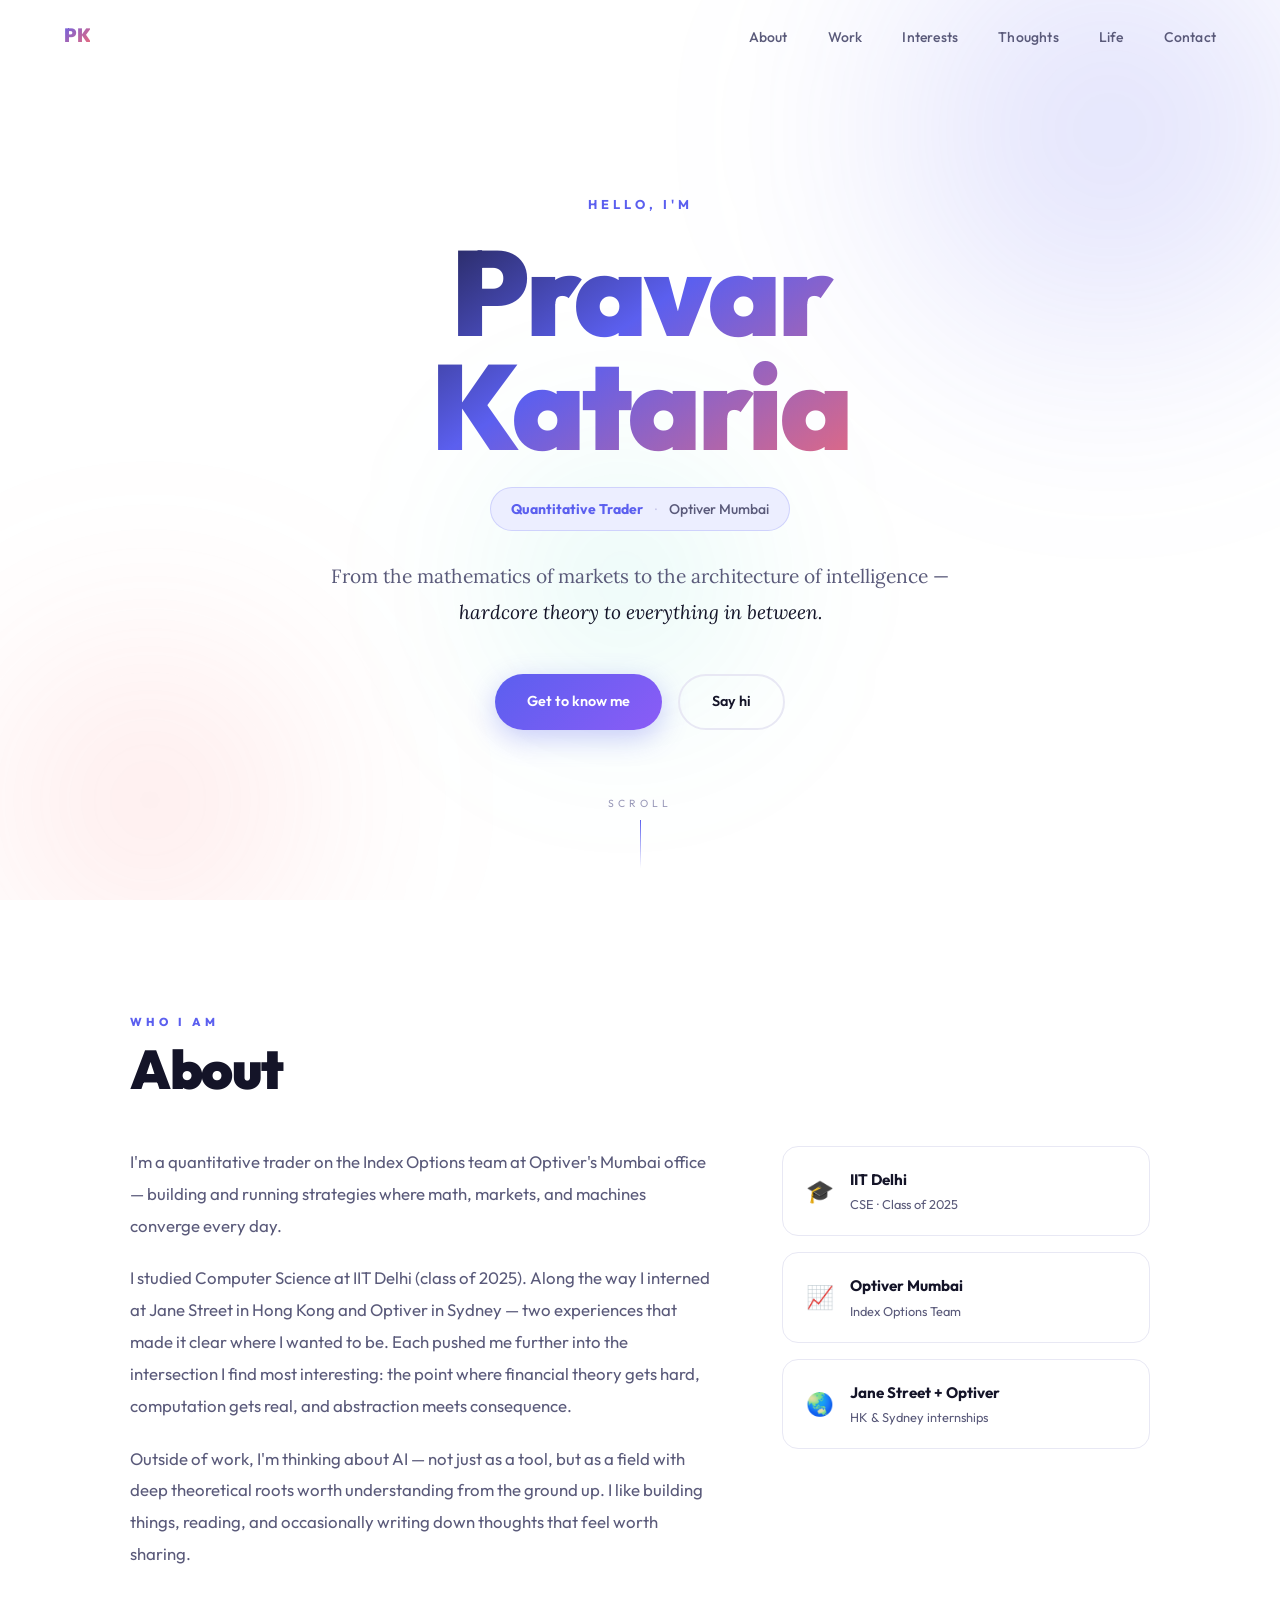
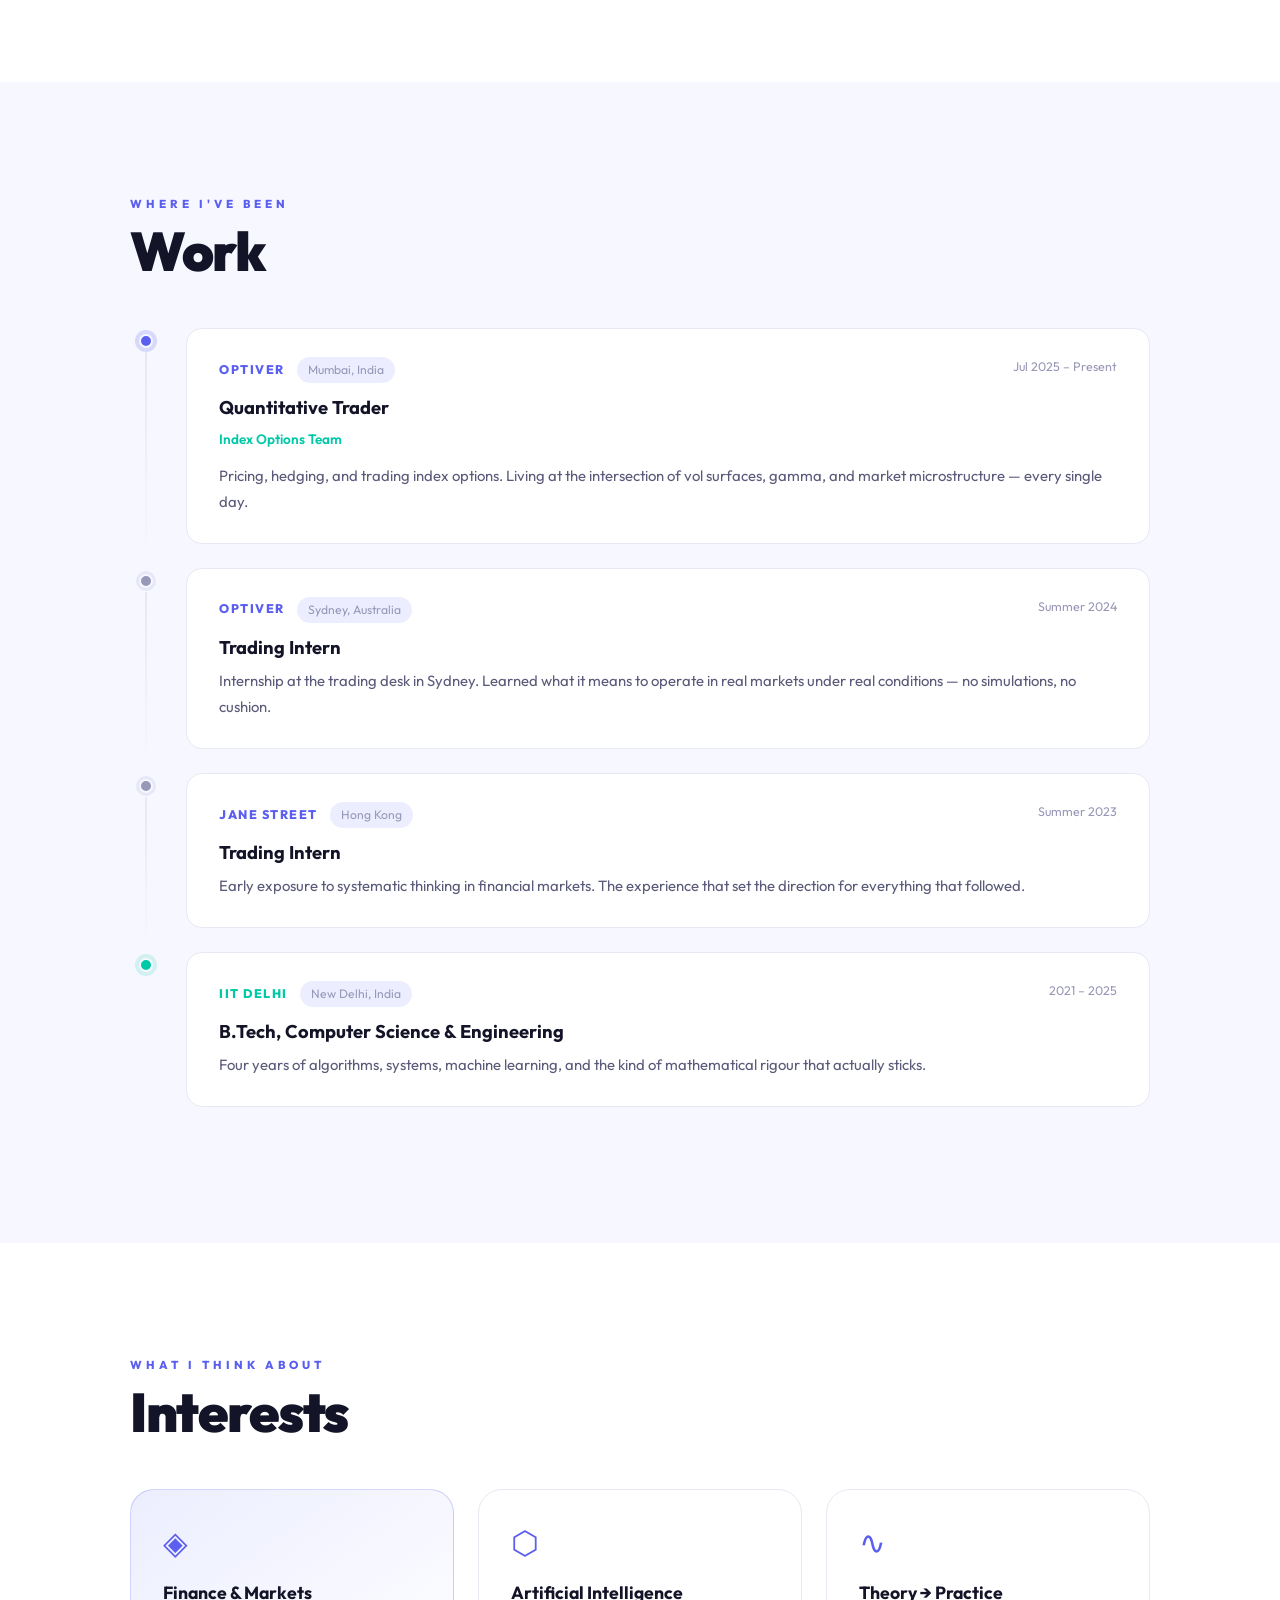
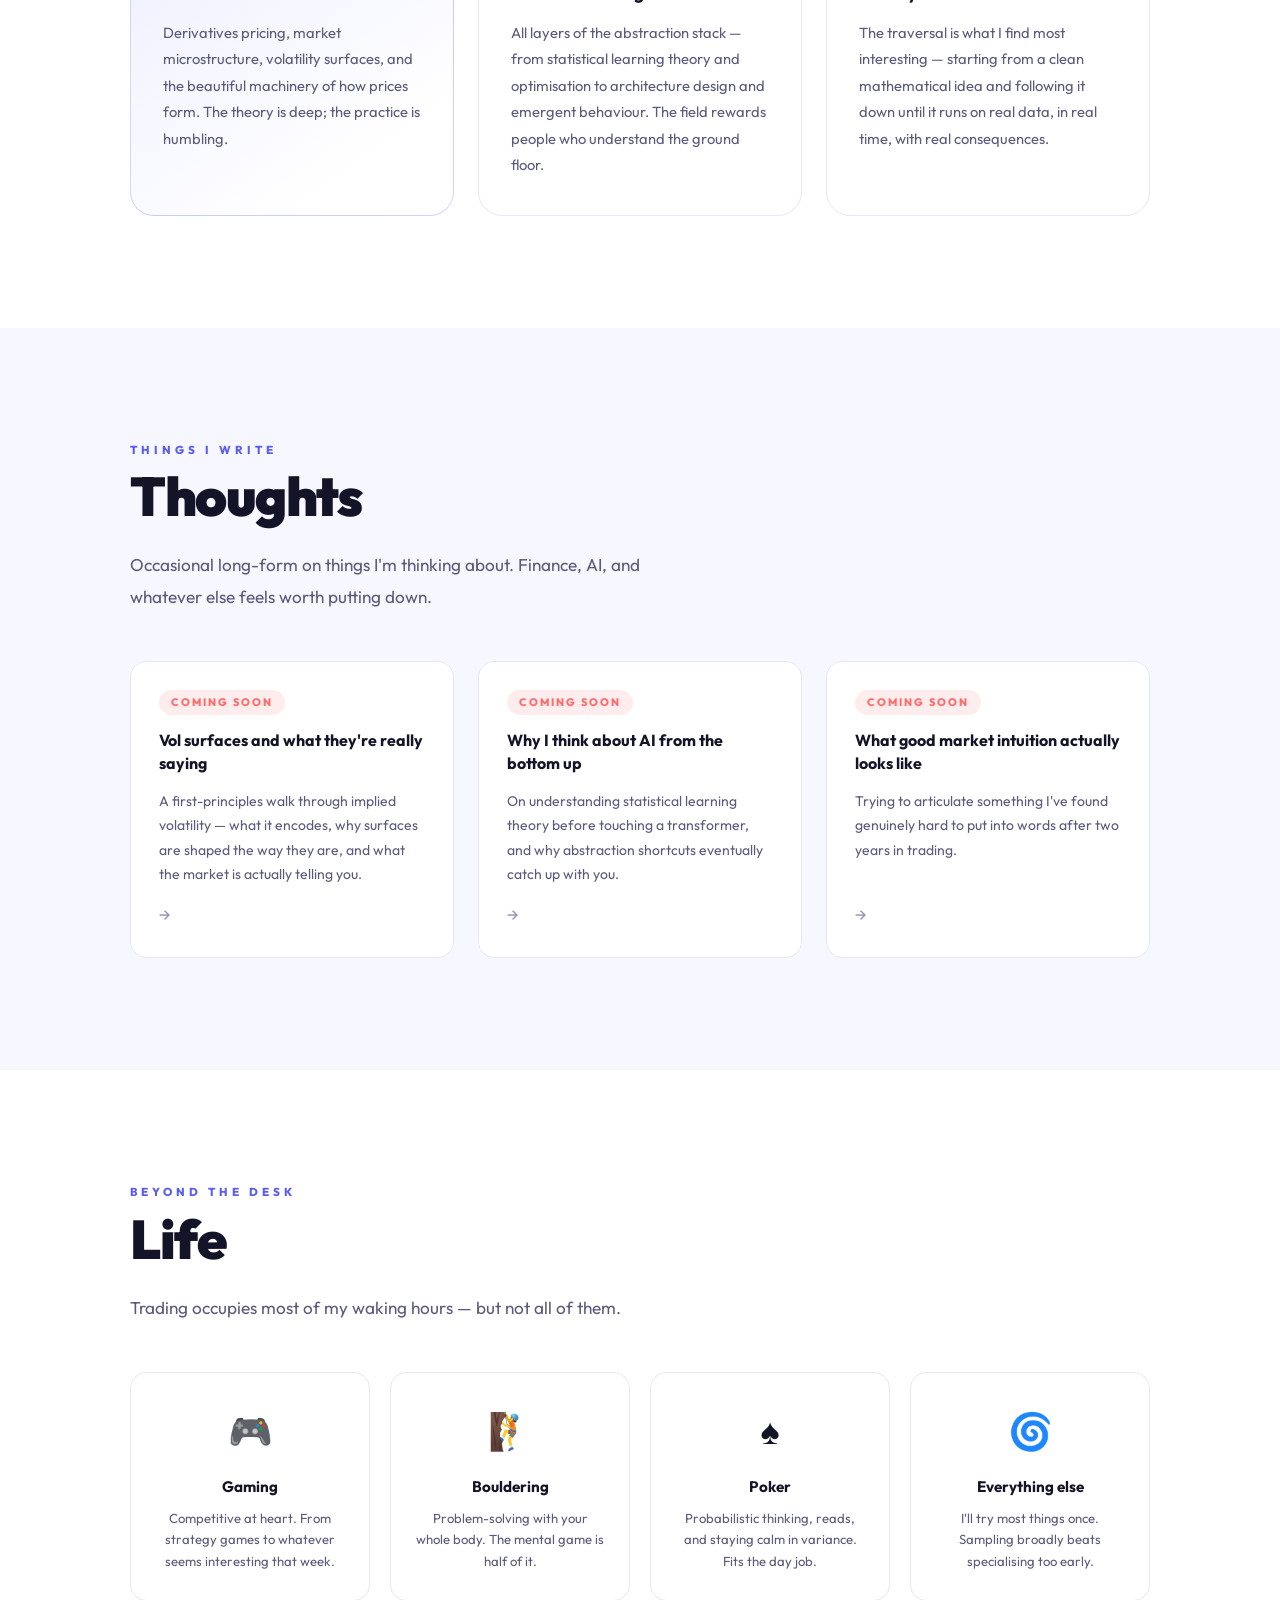
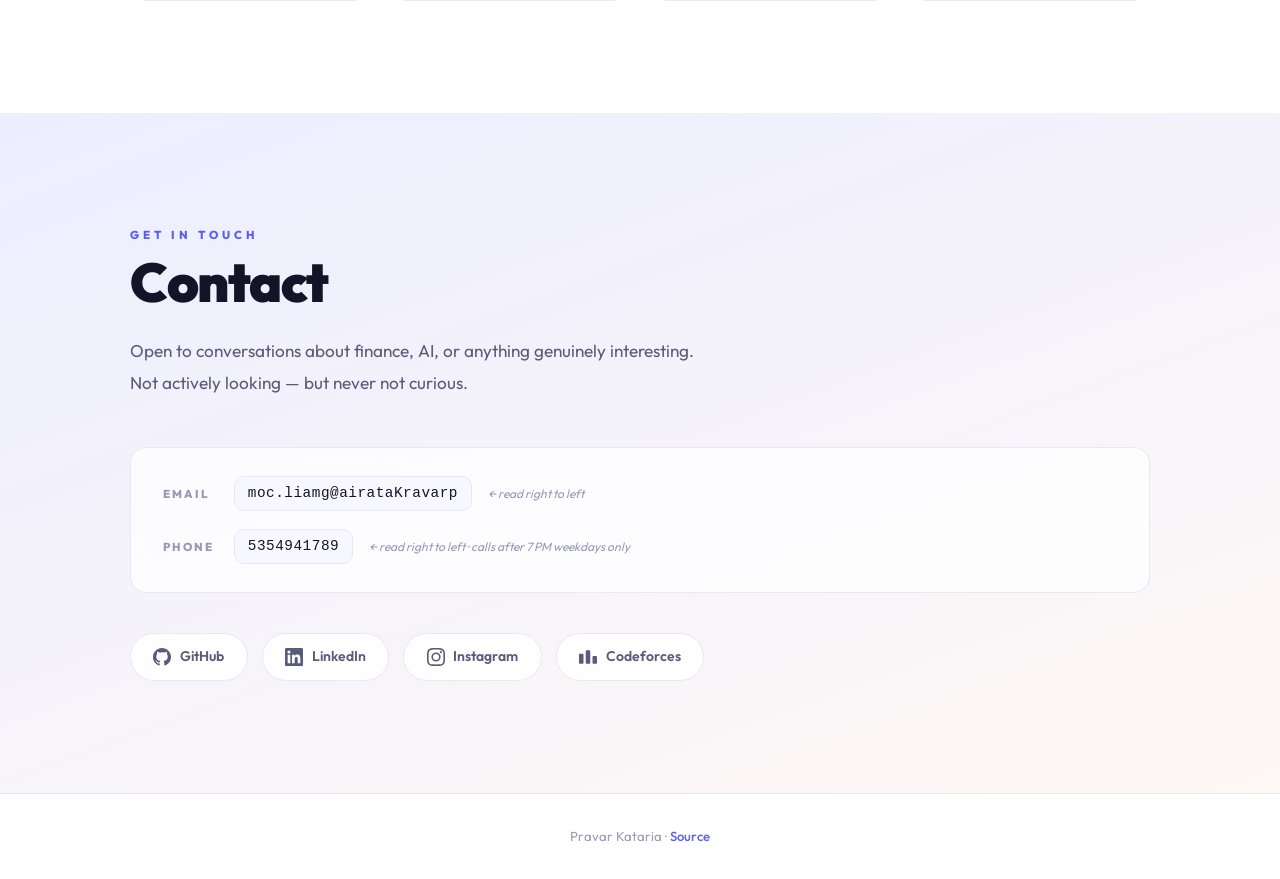
==== index.html @ 700f7299 "Initial commit: portfolio site redesign" ====
<!DOCTYPE html>
<html lang="en">
<head>
    <meta charset="UTF-8">
    <meta name="viewport" content="width=device-width, initial-scale=1.0">
    <title>Pravar Kataria</title>
    <meta name="description" content="Quantitative Trader at Optiver Mumbai. IIT Delhi CS 2025. Finance, AI, and everything in between.">
    <link rel="preconnect" href="https://fonts.googleapis.com">
    <link rel="preconnect" href="https://fonts.gstatic.com" crossorigin>
    <link href="https://fonts.googleapis.com/css2?family=Outfit:wght@300;400;500;600;700;800;900&family=Lora:ital,wght@0,400;0,500;1,400&display=swap" rel="stylesheet">
    <link rel="stylesheet" href="styles.css">
</head>
<body>

    <!-- NAVBAR -->
    <nav class="navbar" id="navbar">
        <a href="#hero" class="nav-logo">PK</a>
        <ul class="nav-links" id="navLinks">
            <li><a href="#about">About</a></li>
            <li><a href="#work">Work</a></li>
            <li><a href="#interests">Interests</a></li>
            <li><a href="#thoughts">Thoughts</a></li>
            <li><a href="#life">Life</a></li>
            <li><a href="#contact">Contact</a></li>
        </ul>
        <button class="nav-toggle" id="navToggle" aria-label="Toggle menu">
            <span></span><span></span><span></span>
        </button>
    </nav>

    <!-- HERO -->
    <section class="hero" id="hero">
        <div class="hero-blobs">
            <div class="blob blob-1"></div>
            <div class="blob blob-2"></div>
            <div class="blob blob-3"></div>
        </div>
        <div class="hero-content">
            <p class="hero-eyebrow">Hello, I'm</p>
            <h1 class="hero-name">Pravar<br>Kataria</h1>
            <div class="hero-role-wrap">
                <span class="hero-role-badge">Quantitative Trader</span>
                <span class="hero-role-divider">·</span>
                <span class="hero-role-company">Optiver Mumbai</span>
            </div>
            <p class="hero-tagline">
                From the mathematics of markets to the architecture of intelligence —<br>
                <em>hardcore theory to everything in between.</em>
            </p>
            <div class="hero-actions">
                <a href="#about" class="btn btn-primary">Get to know me</a>
                <a href="#contact" class="btn btn-outline">Say hi</a>
            </div>
        </div>
        <div class="hero-scroll-hint">
            <span>scroll</span>
            <div class="scroll-bar"></div>
        </div>
    </section>

    <!-- ABOUT -->
    <section class="section" id="about">
        <div class="container">
            <div class="section-eyebrow">Who I am</div>
            <h2 class="section-heading">About</h2>
            <div class="about-layout">
                <div class="about-body">
                    <p>I'm a quantitative trader on the Index Options team at Optiver's Mumbai office — building and running strategies where math, markets, and machines converge every day.</p>
                    <p>I studied Computer Science at IIT Delhi (class of 2025). Along the way I interned at Jane Street in Hong Kong and Optiver in Sydney — two experiences that made it clear where I wanted to be. Each pushed me further into the intersection I find most interesting: the point where financial theory gets hard, computation gets real, and abstraction meets consequence.</p>
                    <p>Outside of work, I'm thinking about AI — not just as a tool, but as a field with deep theoretical roots worth understanding from the ground up. I like building things, reading, and occasionally writing down thoughts that feel worth sharing.</p>
                </div>
                <div class="about-cards">
                    <div class="info-card reveal">
                        <div class="info-card-icon">🎓</div>
                        <div>
                            <div class="info-card-title">IIT Delhi</div>
                            <div class="info-card-sub">CSE · Class of 2025</div>
                        </div>
                    </div>
                    <div class="info-card reveal">
                        <div class="info-card-icon">📈</div>
                        <div>
                            <div class="info-card-title">Optiver Mumbai</div>
                            <div class="info-card-sub">Index Options Team</div>
                        </div>
                    </div>
                    <div class="info-card reveal">
                        <div class="info-card-icon">🌏</div>
                        <div>
                            <div class="info-card-title">Jane Street + Optiver</div>
                            <div class="info-card-sub">HK & Sydney internships</div>
                        </div>
                    </div>
                </div>
            </div>
        </div>
    </section>

    <!-- WORK -->
    <section class="section section-tinted" id="work">
        <div class="container">
            <div class="section-eyebrow">Where I've been</div>
            <h2 class="section-heading">Work</h2>
            <div class="timeline">

                <div class="tl-item reveal">
                    <div class="tl-spine">
                        <div class="tl-dot tl-dot-active"></div>
                        <div class="tl-line"></div>
                    </div>
                    <div class="tl-card">
                        <div class="tl-header">
                            <div>
                                <span class="tl-company">Optiver</span>
                                <span class="tl-location">Mumbai, India</span>
                            </div>
                            <span class="tl-period">Jul 2025 – Present</span>
                        </div>
                        <h3 class="tl-role">Quantitative Trader</h3>
                        <p class="tl-team">Index Options Team</p>
                        <p class="tl-desc">Pricing, hedging, and trading index options. Living at the intersection of vol surfaces, gamma, and market microstructure — every single day.</p>
                    </div>
                </div>

                <div class="tl-item reveal">
                    <div class="tl-spine">
                        <div class="tl-dot"></div>
                        <div class="tl-line"></div>
                    </div>
                    <div class="tl-card">
                        <div class="tl-header">
                            <div>
                                <span class="tl-company">Optiver</span>
                                <span class="tl-location">Sydney, Australia</span>
                            </div>
                            <span class="tl-period">Summer 2024</span>
                        </div>
                        <h3 class="tl-role">Trading Intern</h3>
                        <p class="tl-desc">Internship at the trading desk in Sydney. Learned what it means to operate in real markets under real conditions — no simulations, no cushion.</p>
                    </div>
                </div>

                <div class="tl-item reveal">
                    <div class="tl-spine">
                        <div class="tl-dot"></div>
                        <div class="tl-line"></div>
                    </div>
                    <div class="tl-card">
                        <div class="tl-header">
                            <div>
                                <span class="tl-company">Jane Street</span>
                                <span class="tl-location">Hong Kong</span>
                            </div>
                            <span class="tl-period">Summer 2023</span>
                        </div>
                        <h3 class="tl-role">Trading Intern</h3>
                        <p class="tl-desc">Early exposure to systematic thinking in financial markets. The experience that set the direction for everything that followed.</p>
                    </div>
                </div>

                <div class="tl-item reveal">
                    <div class="tl-spine">
                        <div class="tl-dot tl-dot-edu"></div>
                    </div>
                    <div class="tl-card">
                        <div class="tl-header">
                            <div>
                                <span class="tl-company tl-company-edu">IIT Delhi</span>
                                <span class="tl-location">New Delhi, India</span>
                            </div>
                            <span class="tl-period">2021 – 2025</span>
                        </div>
                        <h3 class="tl-role">B.Tech, Computer Science & Engineering</h3>
                        <p class="tl-desc">Four years of algorithms, systems, machine learning, and the kind of mathematical rigour that actually sticks.</p>
                    </div>
                </div>

            </div>
        </div>
    </section>

    <!-- INTERESTS -->
    <section class="section" id="interests">
        <div class="container">
            <div class="section-eyebrow">What I think about</div>
            <h2 class="section-heading">Interests</h2>
            <div class="interests-grid">
                <div class="interest-card interest-card-highlight reveal">
                    <div class="interest-glyph">◈</div>
                    <h3>Finance & Markets</h3>
                    <p>Derivatives pricing, market microstructure, volatility surfaces, and the beautiful machinery of how prices form. The theory is deep; the practice is humbling.</p>
                </div>
                <div class="interest-card reveal">
                    <div class="interest-glyph">⬡</div>
                    <h3>Artificial Intelligence</h3>
                    <p>All layers of the abstraction stack — from statistical learning theory and optimisation to architecture design and emergent behaviour. The field rewards people who understand the ground floor.</p>
                </div>
                <div class="interest-card reveal">
                    <div class="interest-glyph">∿</div>
                    <h3>Theory → Practice</h3>
                    <p>The traversal is what I find most interesting — starting from a clean mathematical idea and following it down until it runs on real data, in real time, with real consequences.</p>
                </div>
            </div>
        </div>
    </section>

    <!-- THOUGHTS / BLOG -->
    <section class="section section-tinted" id="thoughts">
        <div class="container">
            <div class="section-eyebrow">Things I write</div>
            <h2 class="section-heading">Thoughts</h2>
            <p class="section-lead">Occasional long-form on things I'm thinking about. Finance, AI, and whatever else feels worth putting down.</p>
            <div class="blog-grid">
                <article class="blog-card reveal">
                    <span class="blog-tag">Coming soon</span>
                    <h3>Vol surfaces and what they're really saying</h3>
                    <p>A first-principles walk through implied volatility — what it encodes, why surfaces are shaped the way they are, and what the market is actually telling you.</p>
                    <span class="blog-arrow">→</span>
                </article>
                <article class="blog-card reveal">
                    <span class="blog-tag">Coming soon</span>
                    <h3>Why I think about AI from the bottom up</h3>
                    <p>On understanding statistical learning theory before touching a transformer, and why abstraction shortcuts eventually catch up with you.</p>
                    <span class="blog-arrow">→</span>
                </article>
                <article class="blog-card reveal">
                    <span class="blog-tag">Coming soon</span>
                    <h3>What good market intuition actually looks like</h3>
                    <p>Trying to articulate something I've found genuinely hard to put into words after two years in trading.</p>
                    <span class="blog-arrow">→</span>
                </article>
            </div>
        </div>
    </section>

    <!-- LIFE / HOBBIES -->
    <section class="section" id="life">
        <div class="container">
            <div class="section-eyebrow">Beyond the desk</div>
            <h2 class="section-heading">Life</h2>
            <p class="section-lead">Trading occupies most of my waking hours — but not all of them.</p>
            <div class="hobbies-grid">
                <div class="hobby-card reveal">
                    <div class="hobby-emoji">🎮</div>
                    <h3>Gaming</h3>
                    <p>Competitive at heart. From strategy games to whatever seems interesting that week.</p>
                </div>
                <div class="hobby-card reveal">
                    <div class="hobby-emoji">🧗</div>
                    <h3>Bouldering</h3>
                    <p>Problem-solving with your whole body. The mental game is half of it.</p>
                </div>
                <div class="hobby-card reveal">
                    <div class="hobby-emoji">♠️</div>
                    <h3>Poker</h3>
                    <p>Probabilistic thinking, reads, and staying calm in variance. Fits the day job.</p>
                </div>
                <div class="hobby-card reveal">
                    <div class="hobby-emoji">🌀</div>
                    <h3>Everything else</h3>
                    <p>I'll try most things once. Sampling broadly beats specialising too early.</p>
                </div>
            </div>
        </div>
    </section>

    <!-- CONTACT -->
    <section class="section section-contact" id="contact">
        <div class="container">
            <div class="section-eyebrow">Get in touch</div>
            <h2 class="section-heading">Contact</h2>
            <p class="section-lead">Open to conversations about finance, AI, or anything genuinely interesting. Not actively looking — but never not curious.</p>

            <div class="contact-box">
                <div class="contact-row">
                    <span class="contact-key">Email</span>
                    <code class="contact-val">moc.liamg@airataKravarp</code>
                    <span class="contact-hint">← read right to left</span>
                </div>
                <div class="contact-row">
                    <span class="contact-key">Phone</span>
                    <code class="contact-val">5354941789</code>
                    <span class="contact-hint">← read right to left · calls after 7 PM weekdays only</span>
                </div>
            </div>

            <div class="socials">
                <a href="https://github.com/Sovi11" target="_blank" rel="noopener" class="social-pill">
                    <svg width="18" height="18" viewBox="0 0 24 24" fill="currentColor"><path d="M12 0C5.374 0 0 5.373 0 12c0 5.302 3.438 9.8 8.207 11.387.599.111.793-.261.793-.577v-2.234c-3.338.726-4.033-1.416-4.033-1.416-.546-1.387-1.333-1.756-1.333-1.756-1.089-.745.083-.729.083-.729 1.205.084 1.839 1.237 1.839 1.237 1.07 1.834 2.807 1.304 3.492.997.107-.775.418-1.305.762-1.604-2.665-.305-5.467-1.334-5.467-5.931 0-1.311.469-2.381 1.236-3.221-.124-.303-.535-1.524.117-3.176 0 0 1.008-.322 3.301 1.23A11.509 11.509 0 0112 5.803c1.02.005 2.047.138 3.006.404 2.291-1.552 3.297-1.23 3.297-1.23.653 1.653.242 2.874.118 3.176.77.84 1.235 1.911 1.235 3.221 0 4.609-2.807 5.624-5.479 5.921.43.372.823 1.102.823 2.222v3.293c0 .319.192.694.801.576C20.566 21.797 24 17.3 24 12c0-6.627-5.373-12-12-12z"/></svg>
                    GitHub
                </a>
                <a href="https://linkedin.com/in/pravar-kataria" target="_blank" rel="noopener" class="social-pill">
                    <svg width="18" height="18" viewBox="0 0 24 24" fill="currentColor"><path d="M20.447 20.452h-3.554v-5.569c0-1.328-.027-3.037-1.852-3.037-1.853 0-2.136 1.445-2.136 2.939v5.667H9.351V9h3.414v1.561h.046c.477-.9 1.637-1.85 3.37-1.85 3.601 0 4.267 2.37 4.267 5.455v6.286zM5.337 7.433a2.062 2.062 0 01-2.063-2.065 2.064 2.064 0 112.063 2.065zm1.782 13.019H3.555V9h3.564v11.452zM22.225 0H1.771C.792 0 0 .774 0 1.729v20.542C0 23.227.792 24 1.771 24h20.451C23.2 24 24 23.227 24 22.271V1.729C24 .774 23.2 0 22.222 0h.003z"/></svg>
                    LinkedIn
                </a>
                <a href="https://instagram.com/pravar_kataria" target="_blank" rel="noopener" class="social-pill">
                    <svg width="18" height="18" viewBox="0 0 24 24" fill="currentColor"><path d="M12 2.163c3.204 0 3.584.012 4.85.07 3.252.148 4.771 1.691 4.919 4.919.058 1.265.069 1.645.069 4.849 0 3.205-.012 3.584-.069 4.849-.149 3.225-1.664 4.771-4.919 4.919-1.266.058-1.644.07-4.85.07-3.204 0-3.584-.012-4.849-.07-3.26-.149-4.771-1.699-4.919-4.92-.058-1.265-.07-1.644-.07-4.849 0-3.204.013-3.583.07-4.849.149-3.227 1.664-4.771 4.919-4.919 1.266-.057 1.645-.069 4.849-.069zM12 0C8.741 0 8.333.014 7.053.072 2.695.272.273 2.69.073 7.052.014 8.333 0 8.741 0 12c0 3.259.014 3.668.072 4.948.2 4.358 2.618 6.78 6.98 6.98C8.333 23.986 8.741 24 12 24c3.259 0 3.668-.014 4.948-.072 4.354-.2 6.782-2.618 6.979-6.98.059-1.28.073-1.689.073-4.948 0-3.259-.014-3.667-.072-4.947-.196-4.354-2.617-6.78-6.979-6.98C15.668.014 15.259 0 12 0zm0 5.838a6.162 6.162 0 100 12.324 6.162 6.162 0 000-12.324zM12 16a4 4 0 110-8 4 4 0 010 8zm6.406-11.845a1.44 1.44 0 100 2.881 1.44 1.44 0 000-2.881z"/></svg>
                    Instagram
                </a>
                <a href="https://codeforces.com/profile/Sovi_11" target="_blank" rel="noopener" class="social-pill">
                    <svg width="18" height="18" viewBox="0 0 24 24" fill="currentColor"><path d="M4.5 7.5C5.328 7.5 6 8.172 6 9v10.5c0 .828-.672 1.5-1.5 1.5h-3C.673 21 0 20.328 0 19.5V9c0-.828.673-1.5 1.5-1.5h3zm9-4.5c.828 0 1.5.672 1.5 1.5v15c0 .828-.672 1.5-1.5 1.5h-3c-.827 0-1.5-.672-1.5-1.5v-15c0-.828.673-1.5 1.5-1.5h3zm9 7.5c.828 0 1.5.672 1.5 1.5v7.5c0 .828-.672 1.5-1.5 1.5h-3c-.828 0-1.5-.672-1.5-1.5V12c0-.828.672-1.5 1.5-1.5h3z"/></svg>
                    Codeforces
                </a>
            </div>
        </div>
    </section>

    <footer class="footer">
        <p>Pravar Kataria · <a href="https://github.com/Sovi11/webiste" target="_blank" rel="noopener">Source</a></p>
    </footer>

    <script>
        // Navbar scroll effect
        const navbar = document.getElementById('navbar');
        window.addEventListener('scroll', () => {
            navbar.classList.toggle('navbar--scrolled', window.scrollY > 60);
        });

        // Mobile nav toggle
        document.getElementById('navToggle').addEventListener('click', () => {
            document.getElementById('navLinks').classList.toggle('open');
            document.getElementById('navToggle').classList.toggle('open');
        });

        // Close mobile nav on link click
        document.querySelectorAll('.nav-links a').forEach(link => {
            link.addEventListener('click', () => {
                document.getElementById('navLinks').classList.remove('open');
                document.getElementById('navToggle').classList.remove('open');
            });
        });

        // Scroll reveal
        const revealObserver = new IntersectionObserver((entries) => {
            entries.forEach((entry, i) => {
                if (entry.isIntersecting) {
                    setTimeout(() => entry.target.classList.add('revealed'), i * 80);
                    revealObserver.unobserve(entry.target);
                }
            });
        }, { threshold: 0.12 });

        document.querySelectorAll('.reveal').forEach(el => revealObserver.observe(el));
    </script>
</body>
</html>
---- styles.css ----
/* ==============================================
   RESET & BASE
   ============================================== */
*, *::before, *::after { box-sizing: border-box; margin: 0; padding: 0; }

html {
    scroll-behavior: smooth;
    font-size: 16px;
    -webkit-font-smoothing: antialiased;
}

:root {
    --bg:           #ffffff;
    --bg-tint:      #F6F7FF;
    --bg-contact:   #FFF8F5;

    --primary:      #5B5FEF;
    --primary-soft: #ECEEFF;
    --primary-glow: rgba(91, 95, 239, 0.18);

    --coral:        #FF6B6B;
    --coral-soft:   rgba(255, 107, 107, 0.12);

    --mint:         #00C9A7;
    --mint-soft:    rgba(0, 201, 167, 0.15);

    --amber:        #FFB347;

    --text:         #141428;
    --text-muted:   #5A5A7A;
    --text-light:   #9898B8;

    --border:       #E8E8F4;
    --border-hover: #C4C4E8;

    --radius-sm:    10px;
    --radius:       16px;
    --radius-lg:    24px;

    --shadow-sm:    0 2px 12px rgba(91, 95, 239, 0.07);
    --shadow:       0 6px 28px rgba(91, 95, 239, 0.10);
    --shadow-hover: 0 12px 44px rgba(91, 95, 239, 0.18);

    --font:         'Outfit', sans-serif;
    --font-serif:   'Lora', serif;

    --nav-h:        72px;
}

body {
    font-family: var(--font);
    background: var(--bg);
    color: var(--text);
    line-height: 1.65;
    overflow-x: hidden;
}

/* ==============================================
   NAVBAR
   ============================================== */
.navbar {
    position: fixed;
    inset: 0 0 auto 0;
    z-index: 900;
    display: flex;
    align-items: center;
    justify-content: space-between;
    height: var(--nav-h);
    padding: 0 4rem;
    transition: background 0.35s ease, box-shadow 0.35s ease, height 0.35s ease;
}

.navbar--scrolled {
    height: 60px;
    background: rgba(255, 255, 255, 0.88);
    backdrop-filter: blur(18px);
    -webkit-backdrop-filter: blur(18px);
    box-shadow: 0 1px 0 var(--border);
}

.nav-logo {
    font-size: 1.2rem;
    font-weight: 900;
    letter-spacing: -0.5px;
    text-decoration: none;
    background: linear-gradient(135deg, var(--primary) 0%, var(--coral) 100%);
    -webkit-background-clip: text;
    -webkit-text-fill-color: transparent;
    background-clip: text;
}

.nav-links {
    display: flex;
    list-style: none;
    gap: 2.5rem;
}

.nav-links a {
    text-decoration: none;
    font-size: 0.875rem;
    font-weight: 500;
    color: var(--text-muted);
    letter-spacing: 0.2px;
    transition: color 0.2s;
    position: relative;
}

.nav-links a::after {
    content: '';
    position: absolute;
    bottom: -3px;
    left: 0;
    width: 0;
    height: 2px;
    background: var(--primary);
    border-radius: 2px;
    transition: width 0.25s ease;
}

.nav-links a:hover { color: var(--primary); }
.nav-links a:hover::after { width: 100%; }

.nav-toggle {
    display: none;
    flex-direction: column;
    gap: 5px;
    background: none;
    border: none;
    cursor: pointer;
    padding: 4px;
}

.nav-toggle span {
    display: block;
    width: 22px;
    height: 2px;
    background: var(--text);
    border-radius: 2px;
    transition: transform 0.3s ease, opacity 0.3s ease;
}

.nav-toggle.open span:nth-child(1) { transform: translateY(7px) rotate(45deg); }
.nav-toggle.open span:nth-child(2) { opacity: 0; }
.nav-toggle.open span:nth-child(3) { transform: translateY(-7px) rotate(-45deg); }

/* ==============================================
   HERO
   ============================================== */
.hero {
    min-height: 100vh;
    display: flex;
    align-items: center;
    justify-content: center;
    position: relative;
    overflow: hidden;
    padding: calc(var(--nav-h) + 2rem) 2rem 5rem;
}

/* Animated colour blobs */
.hero-blobs {
    position: absolute;
    inset: 0;
    pointer-events: none;
    z-index: 0;
}

.blob {
    position: absolute;
    border-radius: 50%;
    filter: blur(90px);
    animation: blobFloat 12s ease-in-out infinite;
}

.blob-1 {
    width: 700px; height: 700px;
    background: radial-gradient(circle, rgba(91,95,239,0.22), transparent 65%);
    top: -220px; right: -180px;
    animation-delay: 0s;
    animation-duration: 14s;
}
.blob-2 {
    width: 500px; height: 500px;
    background: radial-gradient(circle, rgba(255,107,107,0.18), transparent 65%);
    bottom: -150px; left: -100px;
    animation-delay: -5s;
    animation-duration: 11s;
}
.blob-3 {
    width: 350px; height: 350px;
    background: radial-gradient(circle, rgba(0,201,167,0.16), transparent 65%);
    top: 45%; left: 35%;
    animation-delay: -9s;
    animation-duration: 9s;
}

@keyframes blobFloat {
    0%, 100% { transform: translate(0,0) scale(1); }
    33%       { transform: translate(40px,-40px) scale(1.06); }
    66%       { transform: translate(-30px,25px) scale(0.94); }
}

.hero-content {
    position: relative;
    z-index: 1;
    text-align: center;
    max-width: 860px;
}

.hero-eyebrow {
    font-size: 0.8rem;
    font-weight: 700;
    letter-spacing: 4px;
    text-transform: uppercase;
    color: var(--primary);
    margin-bottom: 1.25rem;
    opacity: 0;
    animation: riseUp 0.8s cubic-bezier(.22,1,.36,1) 0.15s forwards;
}

.hero-name {
    font-size: clamp(4rem, 10vw, 7.5rem);
    font-weight: 900;
    line-height: 0.95;
    letter-spacing: -3px;
    background: linear-gradient(145deg, #141428 0%, var(--primary) 45%, var(--coral) 100%);
    -webkit-background-clip: text;
    -webkit-text-fill-color: transparent;
    background-clip: text;
    margin-bottom: 1.5rem;
    opacity: 0;
    animation: riseUp 0.9s cubic-bezier(.22,1,.36,1) 0.3s forwards;
}

.hero-role-wrap {
    display: inline-flex;
    align-items: center;
    gap: 0.75rem;
    background: var(--primary-soft);
    border: 1px solid rgba(91,95,239,0.2);
    border-radius: 50px;
    padding: 0.5rem 1.25rem;
    margin-bottom: 1.75rem;
    opacity: 0;
    animation: riseUp 0.8s cubic-bezier(.22,1,.36,1) 0.5s forwards;
}

.hero-role-badge {
    font-size: 0.875rem;
    font-weight: 700;
    color: var(--primary);
}

.hero-role-divider {
    color: var(--border-hover);
    font-weight: 300;
}

.hero-role-company {
    font-size: 0.875rem;
    font-weight: 500;
    color: var(--text-muted);
}

.hero-tagline {
    font-family: var(--font-serif);
    font-size: clamp(1rem, 2vw, 1.2rem);
    color: var(--text-muted);
    line-height: 1.85;
    margin-bottom: 2.75rem;
    opacity: 0;
    animation: riseUp 0.8s cubic-bezier(.22,1,.36,1) 0.65s forwards;
}

.hero-tagline em { color: var(--text); font-style: italic; }

.hero-actions {
    display: flex;
    gap: 1rem;
    justify-content: center;
    flex-wrap: wrap;
    opacity: 0;
    animation: riseUp 0.8s cubic-bezier(.22,1,.36,1) 0.8s forwards;
}

/* Buttons */
.btn {
    display: inline-flex;
    align-items: center;
    gap: 0.5rem;
    padding: 0.875rem 2rem;
    border-radius: 50px;
    font-family: var(--font);
    font-size: 0.9rem;
    font-weight: 600;
    text-decoration: none;
    transition: all 0.28s cubic-bezier(.22,1,.36,1);
    cursor: pointer;
    border: none;
}

.btn-primary {
    background: linear-gradient(135deg, var(--primary), #8B5CF6);
    color: #fff;
    box-shadow: 0 8px 28px rgba(91,95,239,0.32);
}

.btn-primary:hover {
    transform: translateY(-3px);
    box-shadow: 0 14px 36px rgba(91,95,239,0.44);
}

.btn-outline {
    background: transparent;
    color: var(--text);
    border: 2px solid var(--border);
}

.btn-outline:hover {
    border-color: var(--primary);
    color: var(--primary);
    transform: translateY(-3px);
    background: var(--primary-soft);
}

/* Scroll hint */
.hero-scroll-hint {
    position: absolute;
    bottom: 2rem;
    left: 50%;
    transform: translateX(-50%);
    display: flex;
    flex-direction: column;
    align-items: center;
    gap: 0.5rem;
    opacity: 0;
    animation: fadeIn 1s ease 1.4s forwards;
}

.hero-scroll-hint span {
    font-size: 0.65rem;
    letter-spacing: 4px;
    text-transform: uppercase;
    color: var(--text-light);
}

.scroll-bar {
    width: 1px;
    height: 48px;
    background: linear-gradient(to bottom, var(--primary), transparent);
    animation: scrollPulse 2.2s ease-in-out infinite;
}

@keyframes scrollPulse {
    0%,100% { transform: scaleY(1); opacity: 0.9; }
    50%      { transform: scaleY(0.4); opacity: 0.3; }
}

/* ==============================================
   SECTIONS — shared
   ============================================== */
.section { padding: 7rem 2rem; }
.section-tinted { background: var(--bg-tint); }
.section-contact { background: linear-gradient(160deg, var(--primary-soft) 0%, var(--bg-contact) 100%); }

.container {
    max-width: 1020px;
    margin: 0 auto;
}

.section-eyebrow {
    font-size: 0.72rem;
    font-weight: 800;
    letter-spacing: 4px;
    text-transform: uppercase;
    color: var(--primary);
    margin-bottom: 0.6rem;
}

.section-heading {
    font-size: clamp(2.2rem, 5vw, 3.4rem);
    font-weight: 900;
    letter-spacing: -1.5px;
    color: var(--text);
    margin-bottom: 3rem;
    line-height: 1.05;
}

.section-lead {
    font-size: 1.075rem;
    color: var(--text-muted);
    max-width: 580px;
    line-height: 1.85;
    margin-bottom: 3rem;
    margin-top: -1.5rem;
}

/* Scroll reveal */
.reveal {
    opacity: 0;
    transform: translateY(28px);
    transition: opacity 0.6s cubic-bezier(.22,1,.36,1), transform 0.6s cubic-bezier(.22,1,.36,1);
}

.reveal.revealed {
    opacity: 1;
    transform: translateY(0);
}

/* ==============================================
   ABOUT
   ============================================== */
.about-layout {
    display: grid;
    grid-template-columns: 1.6fr 1fr;
    gap: 4rem;
    align-items: start;
}

.about-body p {
    font-size: 1.05rem;
    color: var(--text-muted);
    line-height: 1.9;
    margin-bottom: 1.3rem;
}

.about-body p:last-child { margin-bottom: 0; }

.about-cards {
    display: flex;
    flex-direction: column;
    gap: 1rem;
}

.info-card {
    display: flex;
    align-items: center;
    gap: 1rem;
    background: var(--bg);
    border: 1px solid var(--border);
    border-radius: var(--radius);
    padding: 1.25rem 1.4rem;
    transition: all 0.3s cubic-bezier(.22,1,.36,1);
}

.info-card:hover {
    border-color: var(--primary);
    box-shadow: var(--shadow);
    transform: translateX(6px);
}

.info-card-icon { font-size: 1.4rem; flex-shrink: 0; }

.info-card-title {
    font-size: 0.95rem;
    font-weight: 700;
    color: var(--text);
    margin-bottom: 0.15rem;
}

.info-card-sub {
    font-size: 0.8rem;
    color: var(--text-muted);
}

/* ==============================================
   TIMELINE
   ============================================== */
.timeline {
    display: flex;
    flex-direction: column;
    gap: 0;
}

.tl-item {
    display: grid;
    grid-template-columns: 32px 1fr;
    gap: 0 1.5rem;
    position: relative;
}

.tl-spine {
    display: flex;
    flex-direction: column;
    align-items: center;
    padding-top: 6px;
}

.tl-dot {
    width: 14px;
    height: 14px;
    border-radius: 50%;
    background: var(--text-light);
    border: 2px solid var(--bg-tint);
    flex-shrink: 0;
    box-shadow: 0 0 0 3px rgba(150,150,200,0.15);
    transition: all 0.3s ease;
    z-index: 1;
}

.tl-dot-active {
    background: var(--primary);
    box-shadow: 0 0 0 4px rgba(91,95,239,0.2);
}

.tl-dot-edu {
    background: var(--mint);
    box-shadow: 0 0 0 4px var(--mint-soft);
}

.tl-line {
    width: 2px;
    flex: 1;
    min-height: 1.5rem;
    background: linear-gradient(to bottom, var(--border), transparent);
    margin: 4px 0;
}

.tl-card {
    background: var(--bg);
    border: 1px solid var(--border);
    border-radius: var(--radius);
    padding: 1.75rem 2rem;
    margin-bottom: 1.5rem;
    transition: all 0.3s cubic-bezier(.22,1,.36,1);
}

.tl-card:hover {
    border-color: var(--primary);
    box-shadow: var(--shadow-hover);
    transform: translateX(4px);
}

.tl-item:hover .tl-dot { transform: scale(1.25); }

.tl-header {
    display: flex;
    justify-content: space-between;
    align-items: flex-start;
    gap: 1rem;
    margin-bottom: 0.6rem;
    flex-wrap: wrap;
}

.tl-header > div {
    display: flex;
    align-items: center;
    gap: 0.75rem;
    flex-wrap: wrap;
}

.tl-company {
    font-size: 0.78rem;
    font-weight: 800;
    text-transform: uppercase;
    letter-spacing: 1.5px;
    color: var(--primary);
}

.tl-company-edu { color: var(--mint); }

.tl-location {
    font-size: 0.76rem;
    color: var(--text-light);
    background: var(--primary-soft);
    padding: 0.2rem 0.7rem;
    border-radius: 50px;
}

.tl-period {
    font-size: 0.78rem;
    color: var(--text-light);
    white-space: nowrap;
}

.tl-role {
    font-size: 1.15rem;
    font-weight: 700;
    color: var(--text);
    margin-bottom: 0.3rem;
}

.tl-team {
    font-size: 0.85rem;
    font-weight: 600;
    color: var(--mint);
    margin-bottom: 0.75rem;
}

.tl-desc {
    font-size: 0.93rem;
    color: var(--text-muted);
    line-height: 1.75;
}

/* ==============================================
   INTERESTS
   ============================================== */
.interests-grid {
    display: grid;
    grid-template-columns: repeat(3, 1fr);
    gap: 1.5rem;
}

.interest-card {
    background: var(--bg);
    border: 1px solid var(--border);
    border-radius: var(--radius-lg);
    padding: 2.25rem 2rem;
    transition: all 0.35s cubic-bezier(.22,1,.36,1);
}

.interest-card:hover {
    border-color: var(--primary);
    box-shadow: var(--shadow-hover);
    transform: translateY(-6px);
}

.interest-card-highlight {
    background: linear-gradient(145deg, var(--primary-soft) 0%, #fff 80%);
    border-color: rgba(91,95,239,0.25);
}

.interest-glyph {
    font-size: 2rem;
    color: var(--primary);
    margin-bottom: 1.25rem;
    display: block;
    line-height: 1;
}

.interest-card h3 {
    font-size: 1.1rem;
    font-weight: 700;
    color: var(--text);
    margin-bottom: 0.8rem;
}

.interest-card p {
    font-size: 0.92rem;
    color: var(--text-muted);
    line-height: 1.8;
}

/* ==============================================
   BLOG / THOUGHTS
   ============================================== */
.blog-grid {
    display: grid;
    grid-template-columns: repeat(3, 1fr);
    gap: 1.5rem;
}

.blog-card {
    background: var(--bg);
    border: 1px solid var(--border);
    border-radius: var(--radius);
    padding: 1.75rem;
    display: flex;
    flex-direction: column;
    gap: 0.85rem;
    transition: all 0.3s cubic-bezier(.22,1,.36,1);
    cursor: default;
}

.blog-card:hover {
    border-color: var(--coral);
    box-shadow: 0 10px 40px rgba(255,107,107,0.12);
    transform: translateY(-5px);
}

.blog-tag {
    display: inline-block;
    font-size: 0.68rem;
    font-weight: 800;
    letter-spacing: 2px;
    text-transform: uppercase;
    color: var(--coral);
    background: var(--coral-soft);
    padding: 0.22rem 0.75rem;
    border-radius: 50px;
    width: fit-content;
}

.blog-card h3 {
    font-size: 1rem;
    font-weight: 700;
    color: var(--text);
    line-height: 1.45;
}

.blog-card p {
    font-size: 0.875rem;
    color: var(--text-muted);
    line-height: 1.75;
    flex: 1;
}

.blog-arrow {
    font-size: 1.1rem;
    color: var(--text-light);
    transition: transform 0.2s ease, color 0.2s ease;
    margin-top: auto;
}

.blog-card:hover .blog-arrow {
    transform: translateX(5px);
    color: var(--coral);
}

/* ==============================================
   HOBBIES / LIFE
   ============================================== */
.hobbies-grid {
    display: grid;
    grid-template-columns: repeat(4, 1fr);
    gap: 1.25rem;
}

.hobby-card {
    background: var(--bg);
    border: 1px solid var(--border);
    border-radius: var(--radius);
    padding: 1.75rem 1.5rem;
    text-align: center;
    transition: all 0.3s cubic-bezier(.22,1,.36,1);
}

.hobby-card:hover {
    border-color: var(--primary);
    box-shadow: var(--shadow);
    transform: translateY(-5px);
}

.hobby-emoji {
    font-size: 2.25rem;
    margin-bottom: 0.9rem;
    display: block;
}

.hobby-card h3 {
    font-size: 0.95rem;
    font-weight: 700;
    color: var(--text);
    margin-bottom: 0.5rem;
}

.hobby-card p {
    font-size: 0.82rem;
    color: var(--text-muted);
    line-height: 1.65;
}

/* ==============================================
   CONTACT
   ============================================== */
.contact-box {
    background: rgba(255,255,255,0.75);
    border: 1px solid var(--border);
    border-radius: var(--radius);
    padding: 1.75rem 2rem;
    margin-bottom: 2.5rem;
    display: flex;
    flex-direction: column;
    gap: 1.1rem;
    backdrop-filter: blur(8px);
}

.contact-row {
    display: flex;
    align-items: center;
    gap: 1rem;
    flex-wrap: wrap;
}

.contact-key {
    font-size: 0.72rem;
    font-weight: 800;
    text-transform: uppercase;
    letter-spacing: 2px;
    color: var(--text-light);
    min-width: 55px;
}

.contact-val {
    font-family: 'Courier New', 'Courier', monospace;
    font-size: 0.9rem;
    color: var(--text);
    background: var(--bg-tint);
    border: 1px solid var(--border);
    border-radius: var(--radius-sm);
    padding: 0.3rem 0.8rem;
    letter-spacing: 0.5px;
}

.contact-hint {
    font-size: 0.75rem;
    color: var(--text-light);
    font-style: italic;
}

.socials {
    display: flex;
    gap: 0.875rem;
    flex-wrap: wrap;
}

.social-pill {
    display: inline-flex;
    align-items: center;
    gap: 0.55rem;
    padding: 0.7rem 1.4rem;
    background: rgba(255,255,255,0.85);
    border: 1px solid var(--border);
    border-radius: 50px;
    text-decoration: none;
    color: var(--text-muted);
    font-size: 0.875rem;
    font-weight: 600;
    transition: all 0.25s cubic-bezier(.22,1,.36,1);
    backdrop-filter: blur(6px);
}

.social-pill:hover {
    border-color: var(--primary);
    color: var(--primary);
    background: var(--primary-soft);
    transform: translateY(-3px);
    box-shadow: 0 6px 20px rgba(91,95,239,0.15);
}

/* ==============================================
   FOOTER
   ============================================== */
.footer {
    text-align: center;
    padding: 2rem;
    border-top: 1px solid var(--border);
    font-size: 0.82rem;
    color: var(--text-light);
}

.footer a {
    color: var(--primary);
    text-decoration: none;
    font-weight: 500;
}

.footer a:hover { text-decoration: underline; }

/* ==============================================
   ANIMATIONS
   ============================================== */
@keyframes riseUp {
    from { opacity: 0; transform: translateY(36px); }
    to   { opacity: 1; transform: translateY(0); }
}

@keyframes fadeIn {
    from { opacity: 0; }
    to   { opacity: 1; }
}

/* ==============================================
   RESPONSIVE
   ============================================== */
@media (max-width: 900px) {
    .interests-grid,
    .blog-grid { grid-template-columns: 1fr 1fr; }
    .hobbies-grid { grid-template-columns: 1fr 1fr; }
    .about-layout { grid-template-columns: 1fr; gap: 2.5rem; }
}

@media (max-width: 768px) {
    .navbar { padding: 0 1.5rem; }

    .nav-links {
        display: none;
        position: fixed;
        top: 60px;
        left: 0; right: 0;
        background: rgba(255,255,255,0.97);
        backdrop-filter: blur(16px);
        flex-direction: column;
        padding: 2rem 2rem;
        gap: 1.75rem;
        border-bottom: 1px solid var(--border);
        box-shadow: var(--shadow);
    }

    .nav-links.open { display: flex; }
    .nav-toggle { display: flex; }

    .section { padding: 5rem 1.5rem; }

    .hero-name { letter-spacing: -2px; }

    .tl-header { flex-direction: column; gap: 0.5rem; }

    .blog-grid { grid-template-columns: 1fr; }
}

@media (max-width: 520px) {
    .interests-grid { grid-template-columns: 1fr; }
    .hobbies-grid { grid-template-columns: 1fr 1fr; }
    .hero-actions { flex-direction: column; align-items: center; }
    .socials { flex-direction: column; }
    .contact-row { flex-direction: column; align-items: flex-start; }
    .hero-name { letter-spacing: -1px; }
}
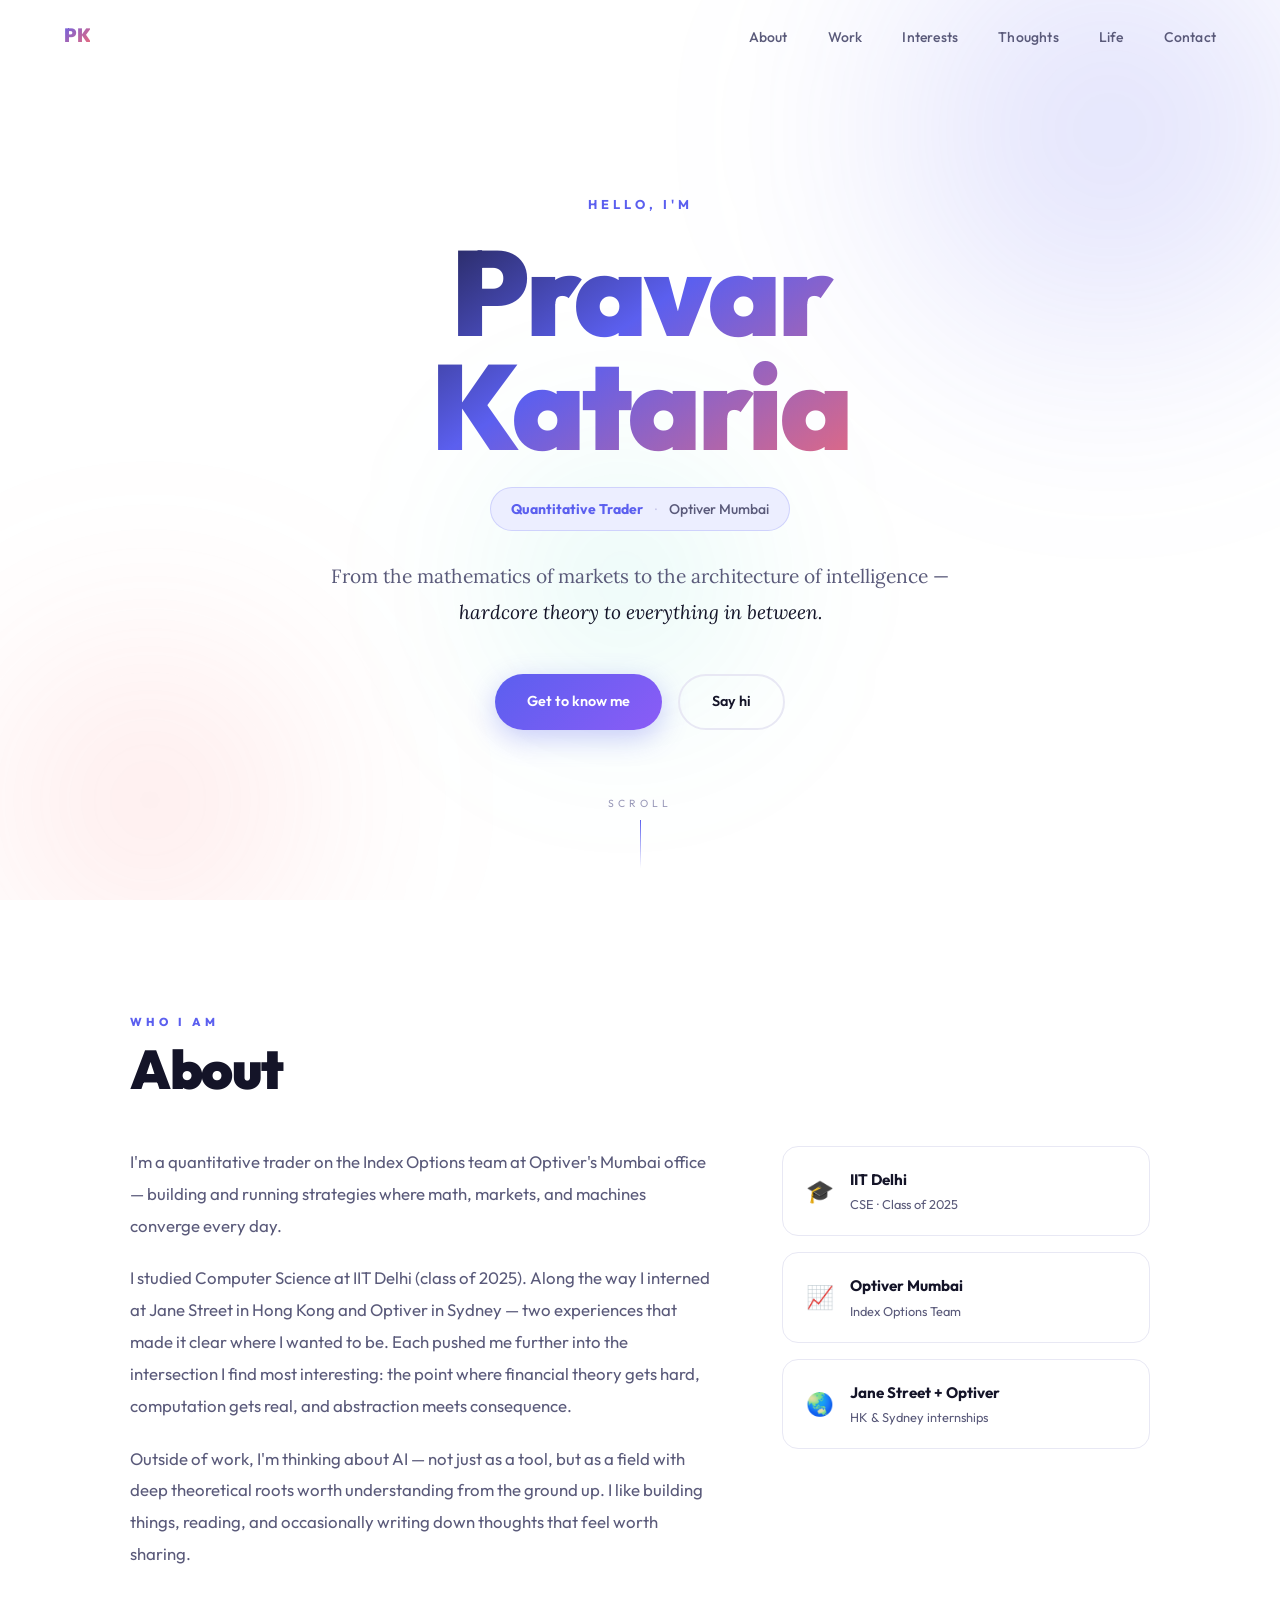
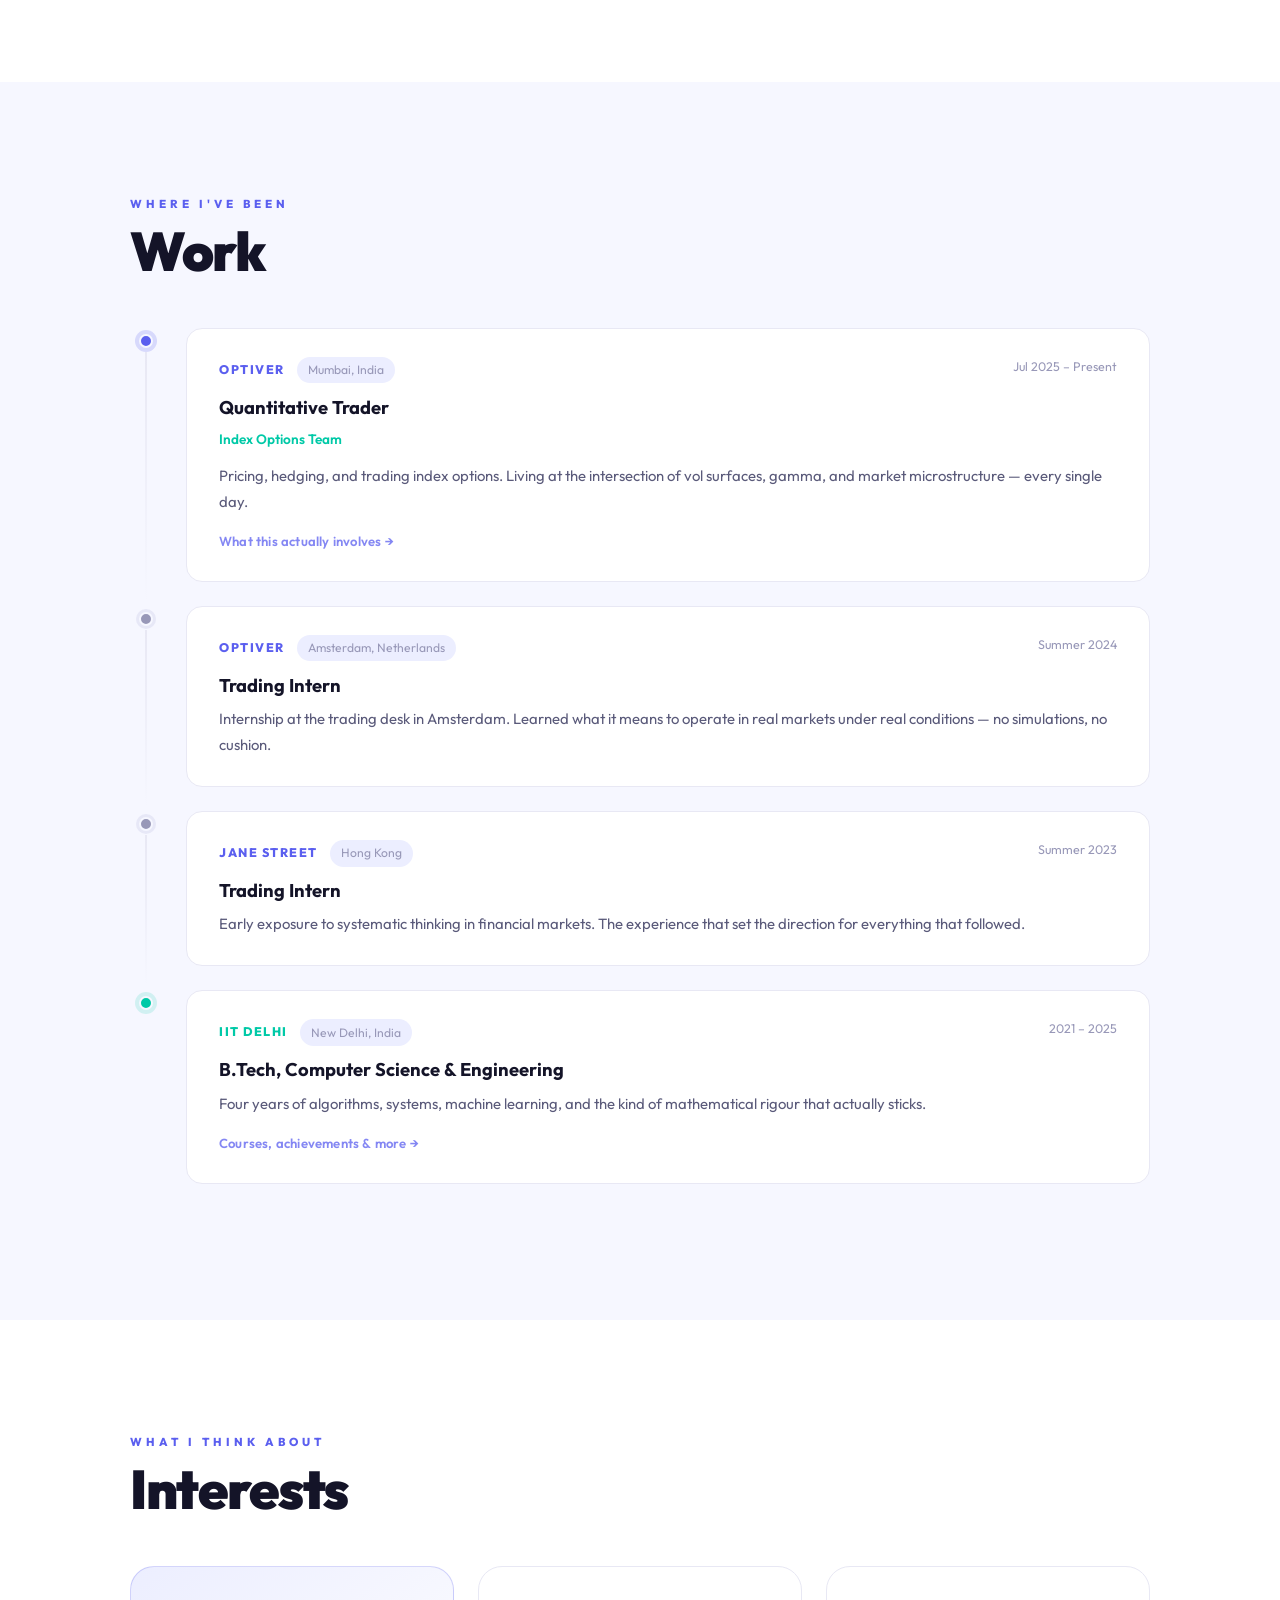
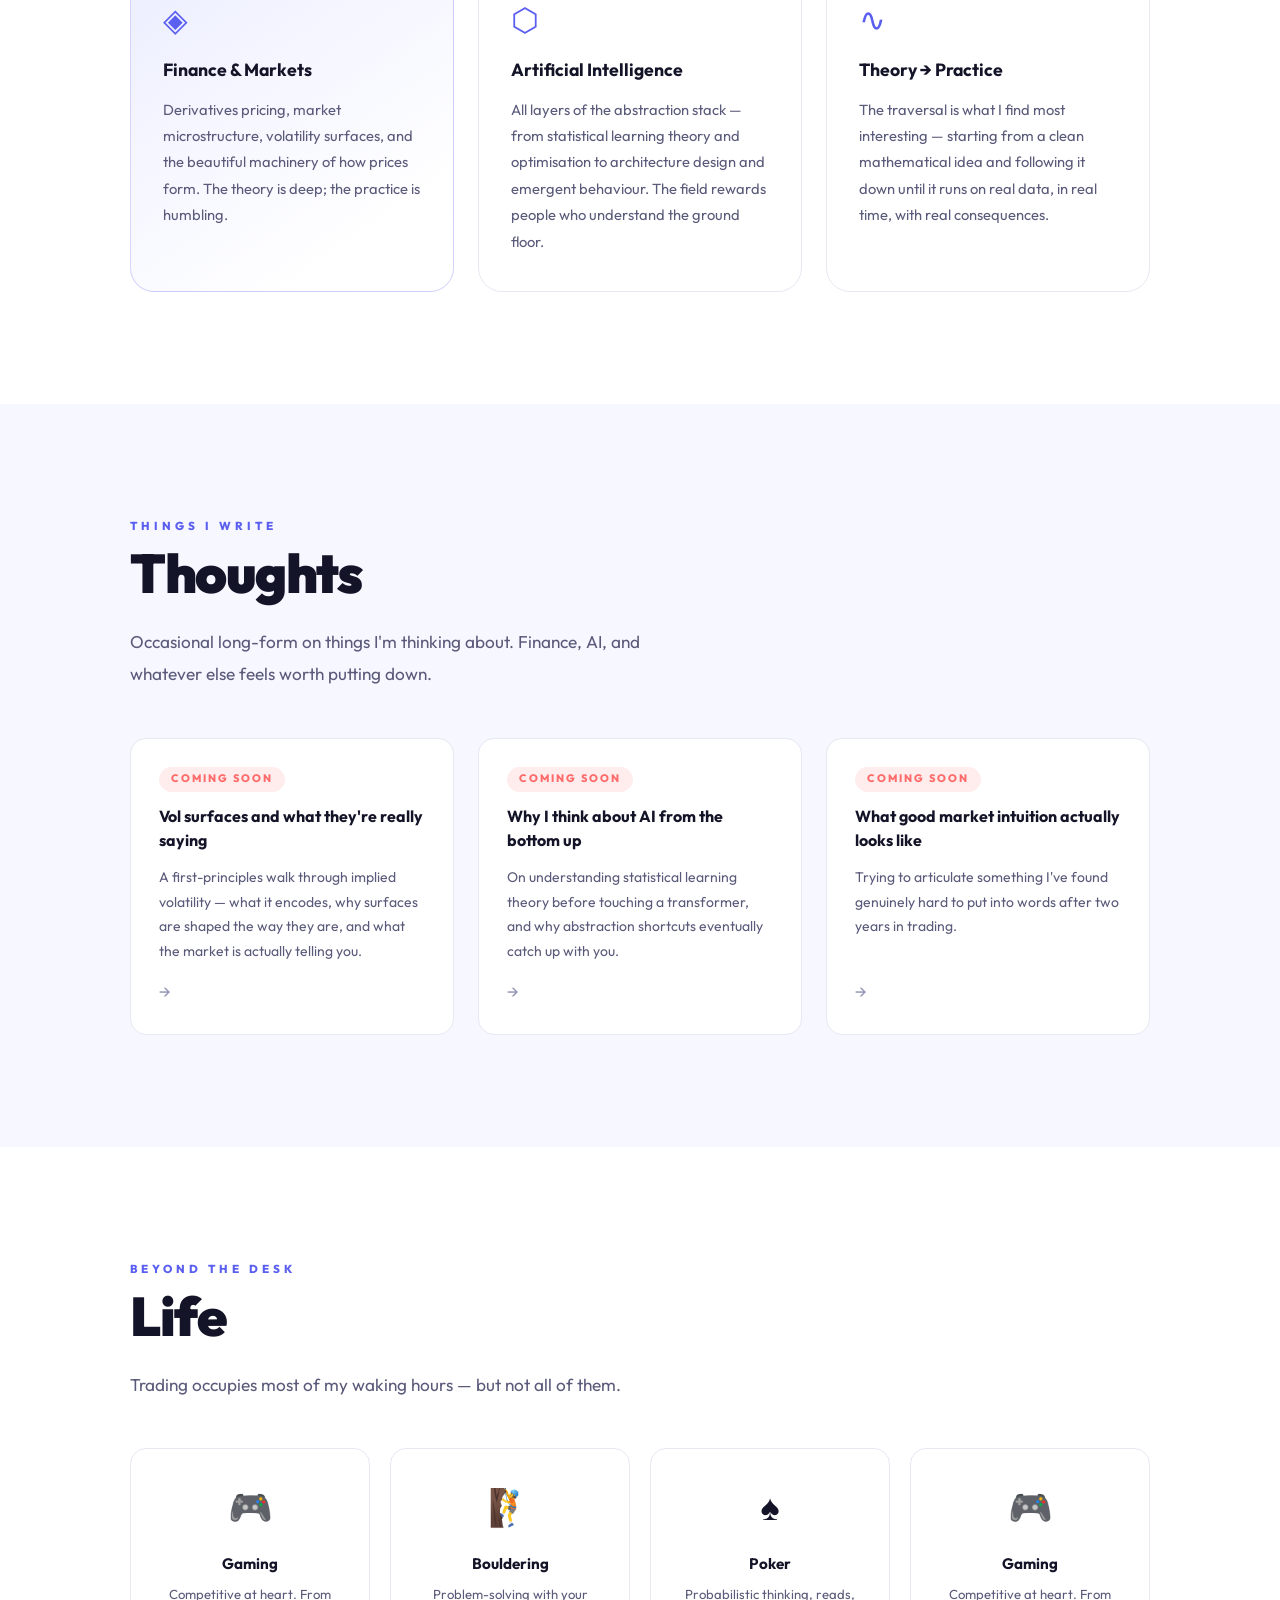
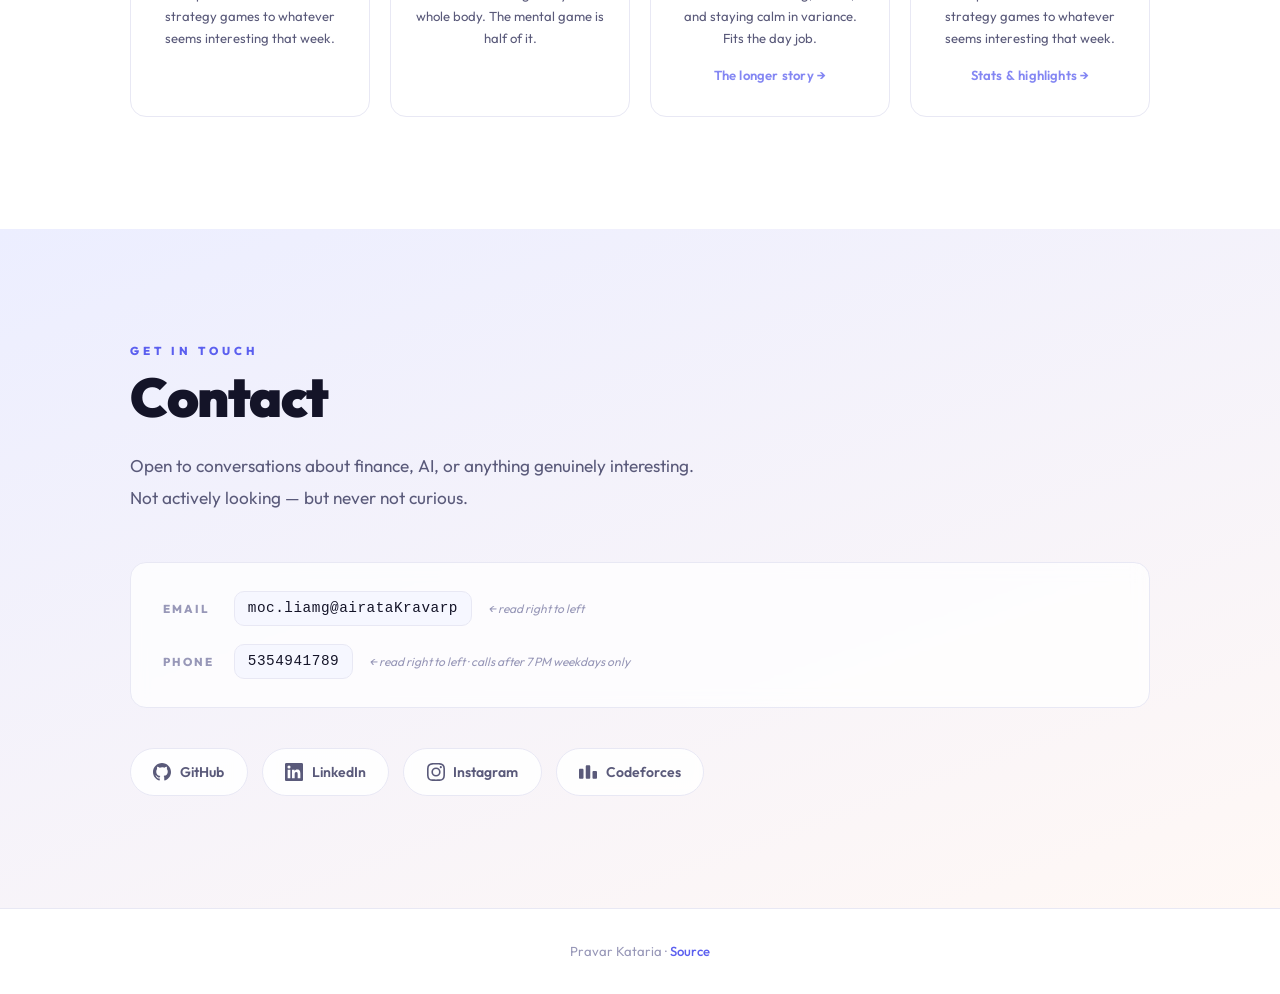
==== commit 6df991cb: "Add detail pages: iitd, optiver, poker, gaming + fix Amsterdam internship" ====
--- a/index.html
+++ b/index.html
@@ -119,6 +119,7 @@
                         <h3 class="tl-role">Quantitative Trader</h3>
                         <p class="tl-team">Index Options Team</p>
                         <p class="tl-desc">Pricing, hedging, and trading index options. Living at the intersection of vol surfaces, gamma, and market microstructure — every single day.</p>
+                        <a href="optiver.html" class="detail-link">What this actually involves →</a>
                     </div>
                 </div>
 
@@ -131,12 +132,12 @@
                         <div class="tl-header">
                             <div>
                                 <span class="tl-company">Optiver</span>
-                                <span class="tl-location">Sydney, Australia</span>
+                                <span class="tl-location">Amsterdam, Netherlands</span>
                             </div>
                             <span class="tl-period">Summer 2024</span>
                         </div>
                         <h3 class="tl-role">Trading Intern</h3>
-                        <p class="tl-desc">Internship at the trading desk in Sydney. Learned what it means to operate in real markets under real conditions — no simulations, no cushion.</p>
+                        <p class="tl-desc">Internship at the trading desk in Amsterdam. Learned what it means to operate in real markets under real conditions — no simulations, no cushion.</p>
                     </div>
                 </div>
 
@@ -172,6 +173,7 @@
                         </div>
                         <h3 class="tl-role">B.Tech, Computer Science & Engineering</h3>
                         <p class="tl-desc">Four years of algorithms, systems, machine learning, and the kind of mathematical rigour that actually sticks.</p>
+                        <a href="iitd.html" class="detail-link">Courses, achievements & more →</a>
                     </div>
                 </div>
 
@@ -254,11 +256,13 @@
                     <div class="hobby-emoji">♠️</div>
                     <h3>Poker</h3>
                     <p>Probabilistic thinking, reads, and staying calm in variance. Fits the day job.</p>
+                    <a href="poker.html" class="detail-link">The longer story →</a>
                 </div>
                 <div class="hobby-card reveal">
-                    <div class="hobby-emoji">🌀</div>
-                    <h3>Everything else</h3>
-                    <p>I'll try most things once. Sampling broadly beats specialising too early.</p>
+                    <div class="hobby-emoji">🎮</div>
+                    <h3>Gaming</h3>
+                    <p>Competitive at heart. From strategy games to whatever seems interesting that week.</p>
+                    <a href="gaming.html" class="detail-link">Stats & highlights →</a>
                 </div>
             </div>
         </div>
--- a/styles.css
+++ b/styles.css
@@ -829,6 +829,240 @@
 }
 
 /* ==============================================
+   DETAIL LINK
+   ============================================== */
+.detail-link {
+    display: inline-flex;
+    align-items: center;
+    gap: 0.3rem;
+    margin-top: 1rem;
+    font-size: 0.82rem;
+    font-weight: 600;
+    color: var(--primary);
+    text-decoration: none;
+    letter-spacing: 0.2px;
+    transition: gap 0.2s ease, opacity 0.2s ease;
+    opacity: 0.75;
+}
+
+.detail-link:hover {
+    gap: 0.55rem;
+    opacity: 1;
+}
+
+/* ==============================================
+   DETAIL PAGES — shared
+   ============================================== */
+.detail-hero {
+    padding: calc(var(--nav-h) + 3rem) 2rem 3.5rem;
+    background: var(--bg-tint);
+    border-bottom: 1px solid var(--border);
+}
+
+.back-link {
+    display: inline-flex;
+    align-items: center;
+    gap: 0.4rem;
+    font-size: 0.82rem;
+    font-weight: 600;
+    color: var(--text-muted);
+    text-decoration: none;
+    margin-bottom: 2rem;
+    transition: color 0.2s, gap 0.2s;
+}
+
+.back-link:hover { color: var(--primary); gap: 0.6rem; }
+
+.detail-hero-eyebrow {
+    font-size: 0.72rem;
+    font-weight: 800;
+    letter-spacing: 4px;
+    text-transform: uppercase;
+    color: var(--primary);
+    margin-bottom: 0.75rem;
+}
+
+.detail-hero-title {
+    font-size: clamp(2.5rem, 6vw, 4.5rem);
+    font-weight: 900;
+    letter-spacing: -2px;
+    line-height: 1.0;
+    background: linear-gradient(145deg, #141428 0%, var(--primary) 60%, var(--coral) 100%);
+    -webkit-background-clip: text;
+    -webkit-text-fill-color: transparent;
+    background-clip: text;
+    margin-bottom: 1rem;
+}
+
+.detail-hero-sub {
+    font-size: 1.05rem;
+    color: var(--text-muted);
+    max-width: 600px;
+    line-height: 1.8;
+}
+
+.detail-section { padding: 4rem 2rem; }
+.detail-section-alt { padding: 4rem 2rem; background: var(--bg-tint); }
+
+.detail-lead {
+    font-size: 1.1rem;
+    color: var(--text-muted);
+    line-height: 1.9;
+    max-width: 680px;
+    margin-bottom: 2.5rem;
+}
+
+.detail-grid-2 {
+    display: grid;
+    grid-template-columns: 1fr 1fr;
+    gap: 1.25rem;
+    margin-bottom: 2rem;
+}
+
+.detail-card {
+    background: var(--bg);
+    border: 1px solid var(--border);
+    border-radius: var(--radius);
+    padding: 1.75rem;
+    transition: all 0.3s ease;
+}
+
+.detail-card:hover {
+    border-color: var(--primary);
+    box-shadow: var(--shadow);
+    transform: translateY(-3px);
+}
+
+.detail-card-label {
+    font-size: 0.7rem;
+    font-weight: 800;
+    text-transform: uppercase;
+    letter-spacing: 2px;
+    color: var(--primary);
+    margin-bottom: 0.6rem;
+}
+
+.detail-card h3 {
+    font-size: 1.05rem;
+    font-weight: 700;
+    color: var(--text);
+    margin-bottom: 0.6rem;
+}
+
+.detail-card p {
+    font-size: 0.9rem;
+    color: var(--text-muted);
+    line-height: 1.75;
+}
+
+.stat-row {
+    display: flex;
+    flex-wrap: wrap;
+    gap: 1rem;
+    margin-bottom: 2rem;
+}
+
+.stat-chip {
+    background: var(--primary-soft);
+    border: 1px solid rgba(91,95,239,0.2);
+    border-radius: var(--radius);
+    padding: 1.25rem 1.75rem;
+    text-align: center;
+    min-width: 140px;
+}
+
+.stat-chip-val {
+    display: block;
+    font-size: 1.6rem;
+    font-weight: 900;
+    color: var(--primary);
+    letter-spacing: -1px;
+    line-height: 1.1;
+    margin-bottom: 0.3rem;
+}
+
+.stat-chip-label {
+    font-size: 0.75rem;
+    font-weight: 600;
+    color: var(--text-muted);
+    text-transform: uppercase;
+    letter-spacing: 1px;
+}
+
+.pill-list {
+    display: flex;
+    flex-wrap: wrap;
+    gap: 0.6rem;
+    margin-bottom: 1.5rem;
+}
+
+.pill {
+    background: var(--bg);
+    border: 1px solid var(--border);
+    border-radius: 50px;
+    padding: 0.4rem 1rem;
+    font-size: 0.85rem;
+    font-weight: 500;
+    color: var(--text-muted);
+    transition: all 0.2s;
+}
+
+.pill:hover {
+    border-color: var(--primary);
+    color: var(--primary);
+    background: var(--primary-soft);
+}
+
+.pill-accent {
+    background: var(--primary-soft);
+    border-color: rgba(91,95,239,0.25);
+    color: var(--primary);
+    font-weight: 600;
+}
+
+.achievement-list {
+    list-style: none;
+    display: flex;
+    flex-direction: column;
+    gap: 0.75rem;
+}
+
+.achievement-list li {
+    display: flex;
+    gap: 1rem;
+    align-items: flex-start;
+    font-size: 0.95rem;
+    color: var(--text-muted);
+    line-height: 1.6;
+}
+
+.achievement-list li::before {
+    content: '◆';
+    color: var(--primary);
+    font-size: 0.5rem;
+    margin-top: 0.5rem;
+    flex-shrink: 0;
+}
+
+.achievement-list .ach-year {
+    font-size: 0.72rem;
+    font-weight: 700;
+    color: var(--text-light);
+    background: var(--bg-tint);
+    border: 1px solid var(--border);
+    border-radius: 4px;
+    padding: 0.1rem 0.45rem;
+    white-space: nowrap;
+    align-self: center;
+    flex-shrink: 0;
+}
+
+@media (max-width: 768px) {
+    .detail-grid-2 { grid-template-columns: 1fr; }
+    .stat-row { gap: 0.75rem; }
+}
+
+/* ==============================================
    FOOTER
    ============================================== */
 .footer {
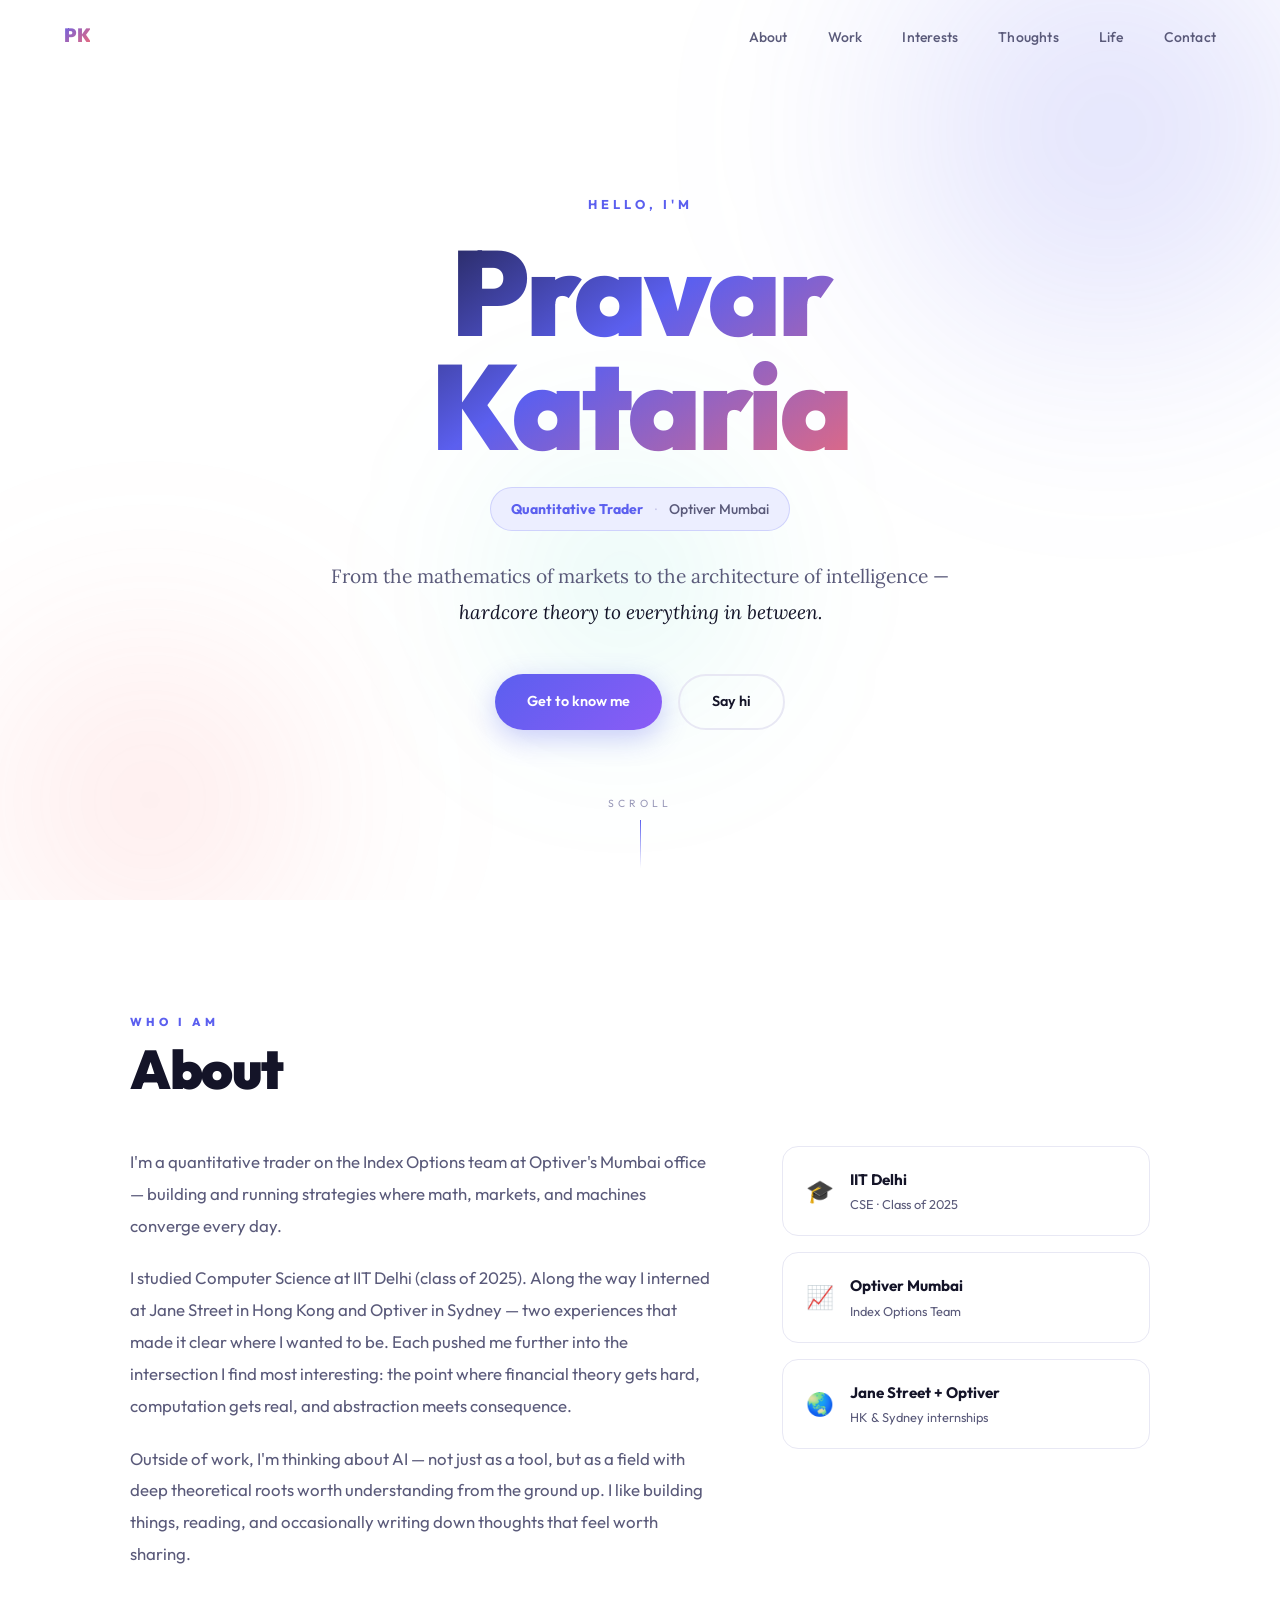
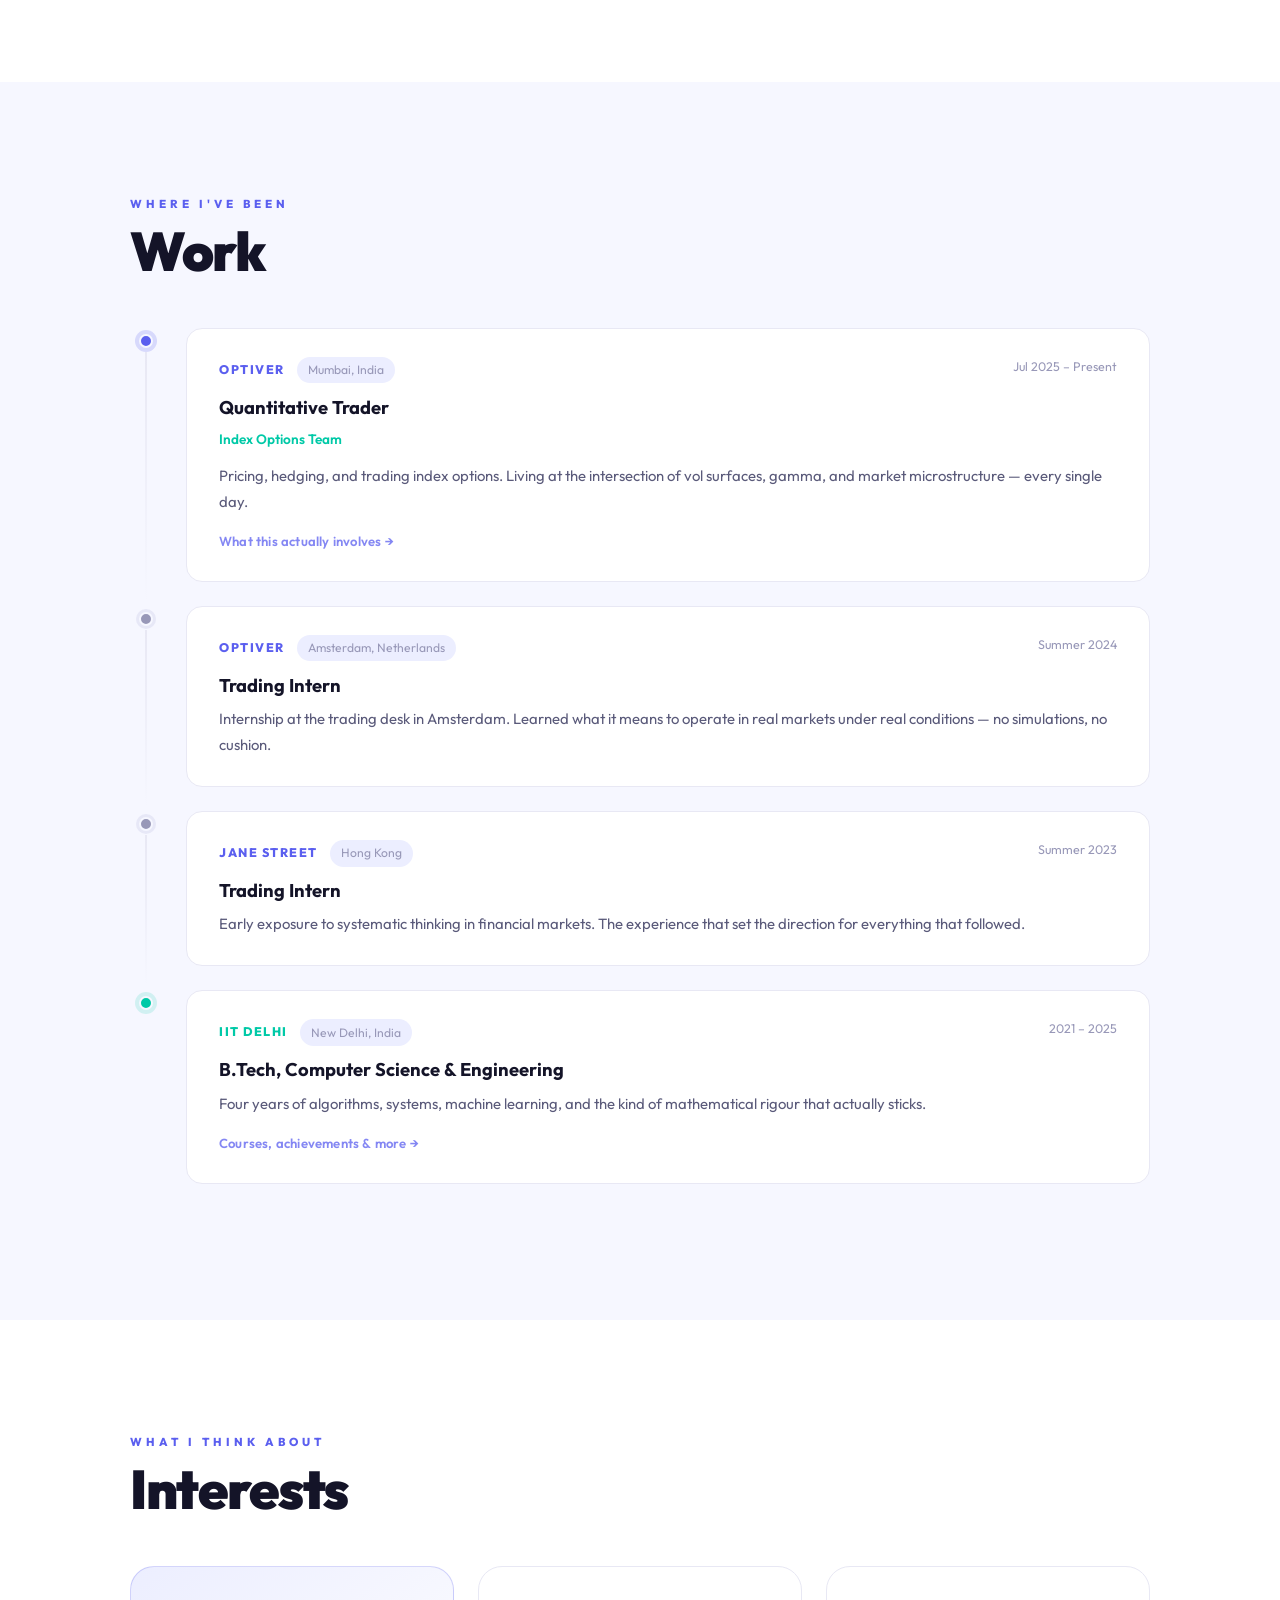
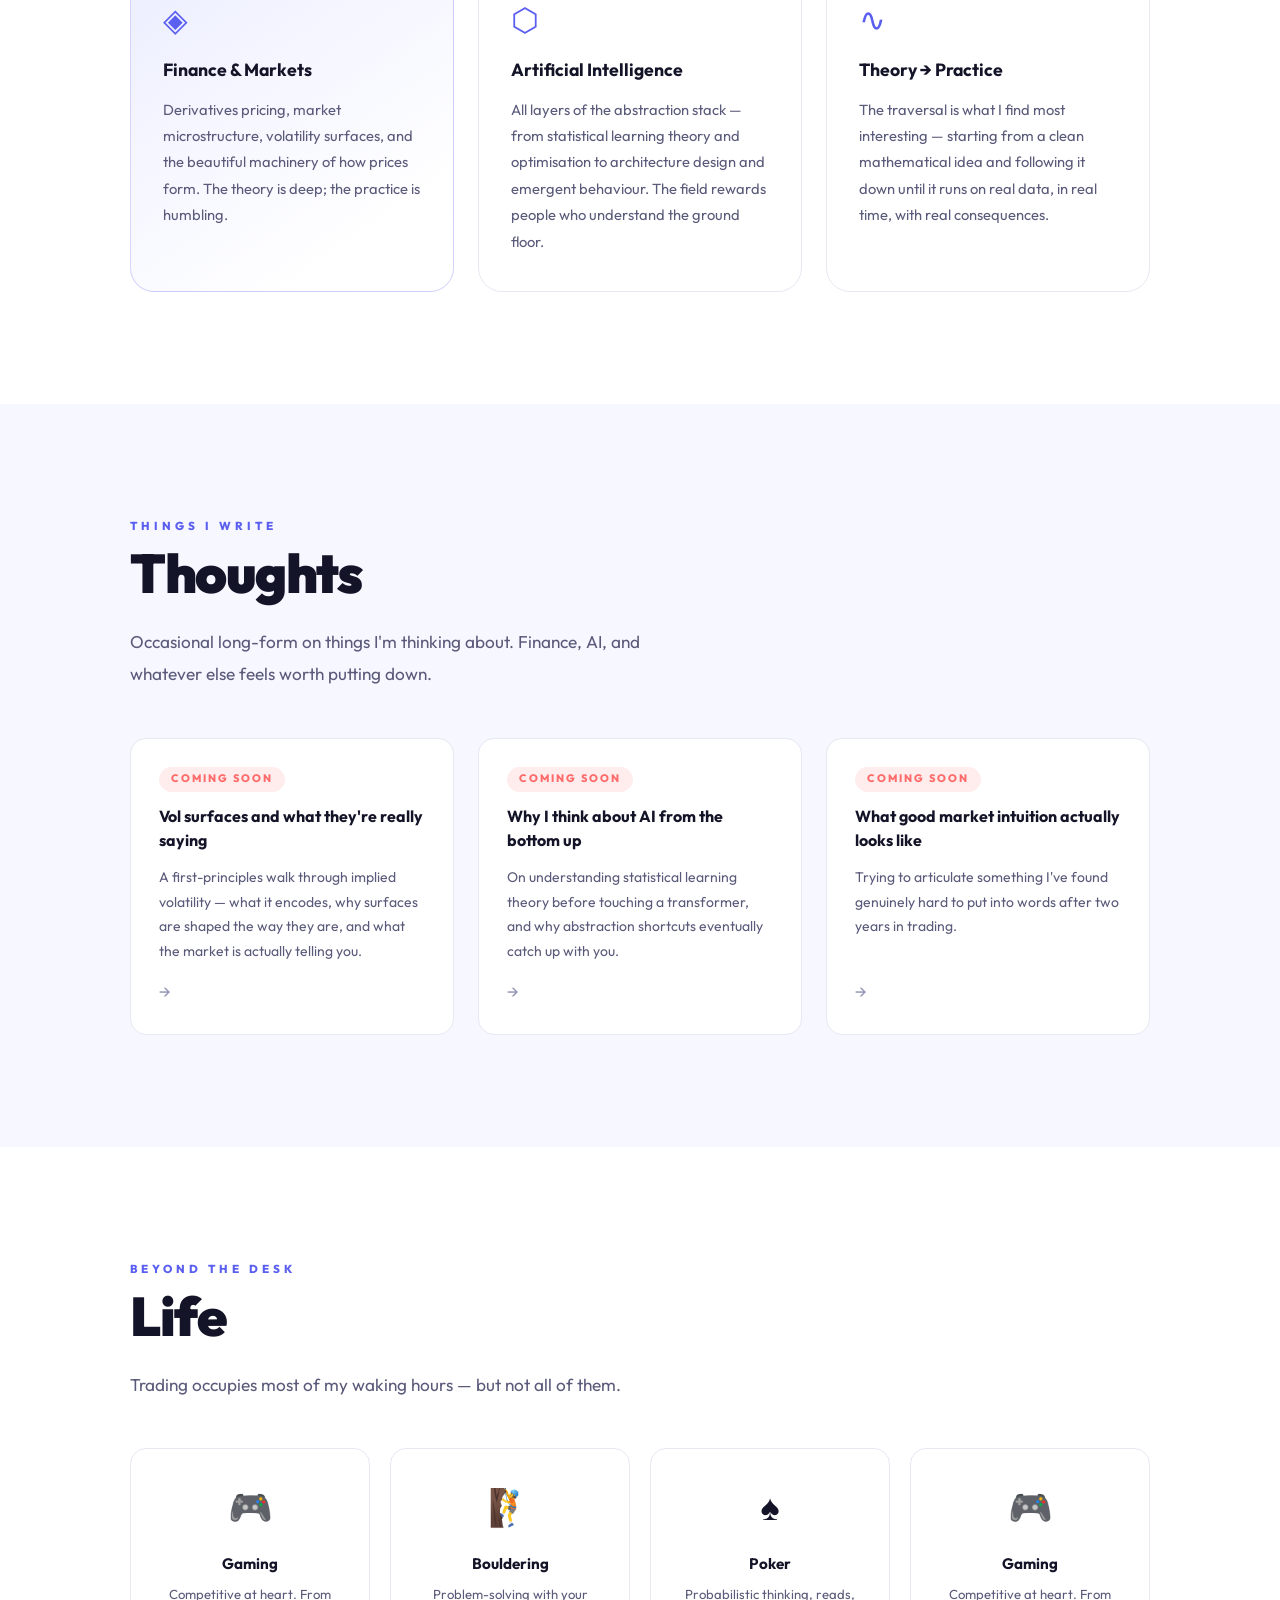
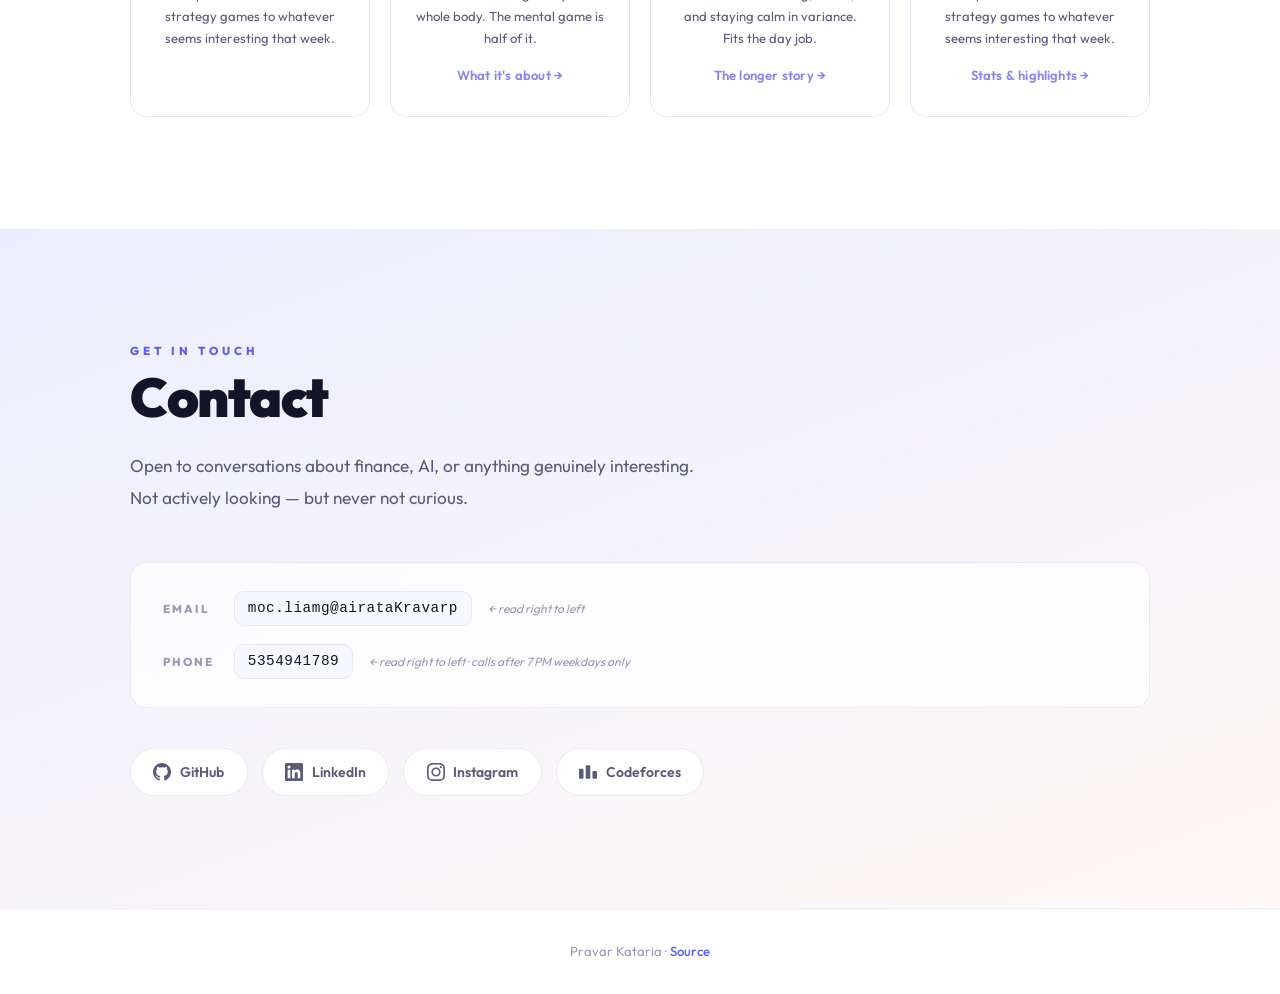
==== commit cdbed90f: "Add JEE banner on IITD page, bouldering detail page" ====
--- a/index.html
+++ b/index.html
@@ -251,6 +251,7 @@
                     <div class="hobby-emoji">🧗</div>
                     <h3>Bouldering</h3>
                     <p>Problem-solving with your whole body. The mental game is half of it.</p>
+                    <a href="bouldering.html" class="detail-link">What it's about →</a>
                 </div>
                 <div class="hobby-card reveal">
                     <div class="hobby-emoji">♠️</div>
--- a/styles.css
+++ b/styles.css
@@ -1057,9 +1057,79 @@
     flex-shrink: 0;
 }
 
+/* JEE Banner */
+.jee-banner {
+    background: linear-gradient(135deg, #1A1A2E 0%, #2D2D5E 50%, #1A1A2E 100%);
+    padding: 3.5rem 2rem;
+    position: relative;
+    overflow: hidden;
+}
+
+.jee-banner::before {
+    content: '';
+    position: absolute;
+    inset: 0;
+    background: radial-gradient(ellipse at 20% 50%, rgba(91,95,239,0.25) 0%, transparent 60%),
+                radial-gradient(ellipse at 80% 50%, rgba(255,107,107,0.15) 0%, transparent 60%);
+    pointer-events: none;
+}
+
+.jee-grid {
+    display: flex;
+    align-items: center;
+    justify-content: center;
+    gap: 0;
+    position: relative;
+    z-index: 1;
+    flex-wrap: wrap;
+}
+
+.jee-stat {
+    text-align: center;
+    padding: 1rem 3.5rem;
+    flex: 1;
+    min-width: 180px;
+}
+
+.jee-rank {
+    font-size: clamp(2.5rem, 5vw, 4rem);
+    font-weight: 900;
+    letter-spacing: -2px;
+    line-height: 1;
+    background: linear-gradient(135deg, #ffffff, rgba(91,95,239,0.9));
+    -webkit-background-clip: text;
+    -webkit-text-fill-color: transparent;
+    background-clip: text;
+    margin-bottom: 0.5rem;
+}
+
+.jee-exam {
+    font-size: 0.85rem;
+    font-weight: 700;
+    color: rgba(255,255,255,0.9);
+    text-transform: uppercase;
+    letter-spacing: 1.5px;
+    margin-bottom: 0.35rem;
+}
+
+.jee-context {
+    font-size: 0.78rem;
+    color: rgba(255,255,255,0.45);
+    font-style: italic;
+}
+
+.jee-divider {
+    width: 1px;
+    height: 70px;
+    background: rgba(255,255,255,0.12);
+    flex-shrink: 0;
+}
+
 @media (max-width: 768px) {
     .detail-grid-2 { grid-template-columns: 1fr; }
     .stat-row { gap: 0.75rem; }
+    .jee-divider { display: none; }
+    .jee-stat { padding: 1rem 1.5rem; min-width: 140px; }
 }
 
 /* ==============================================
